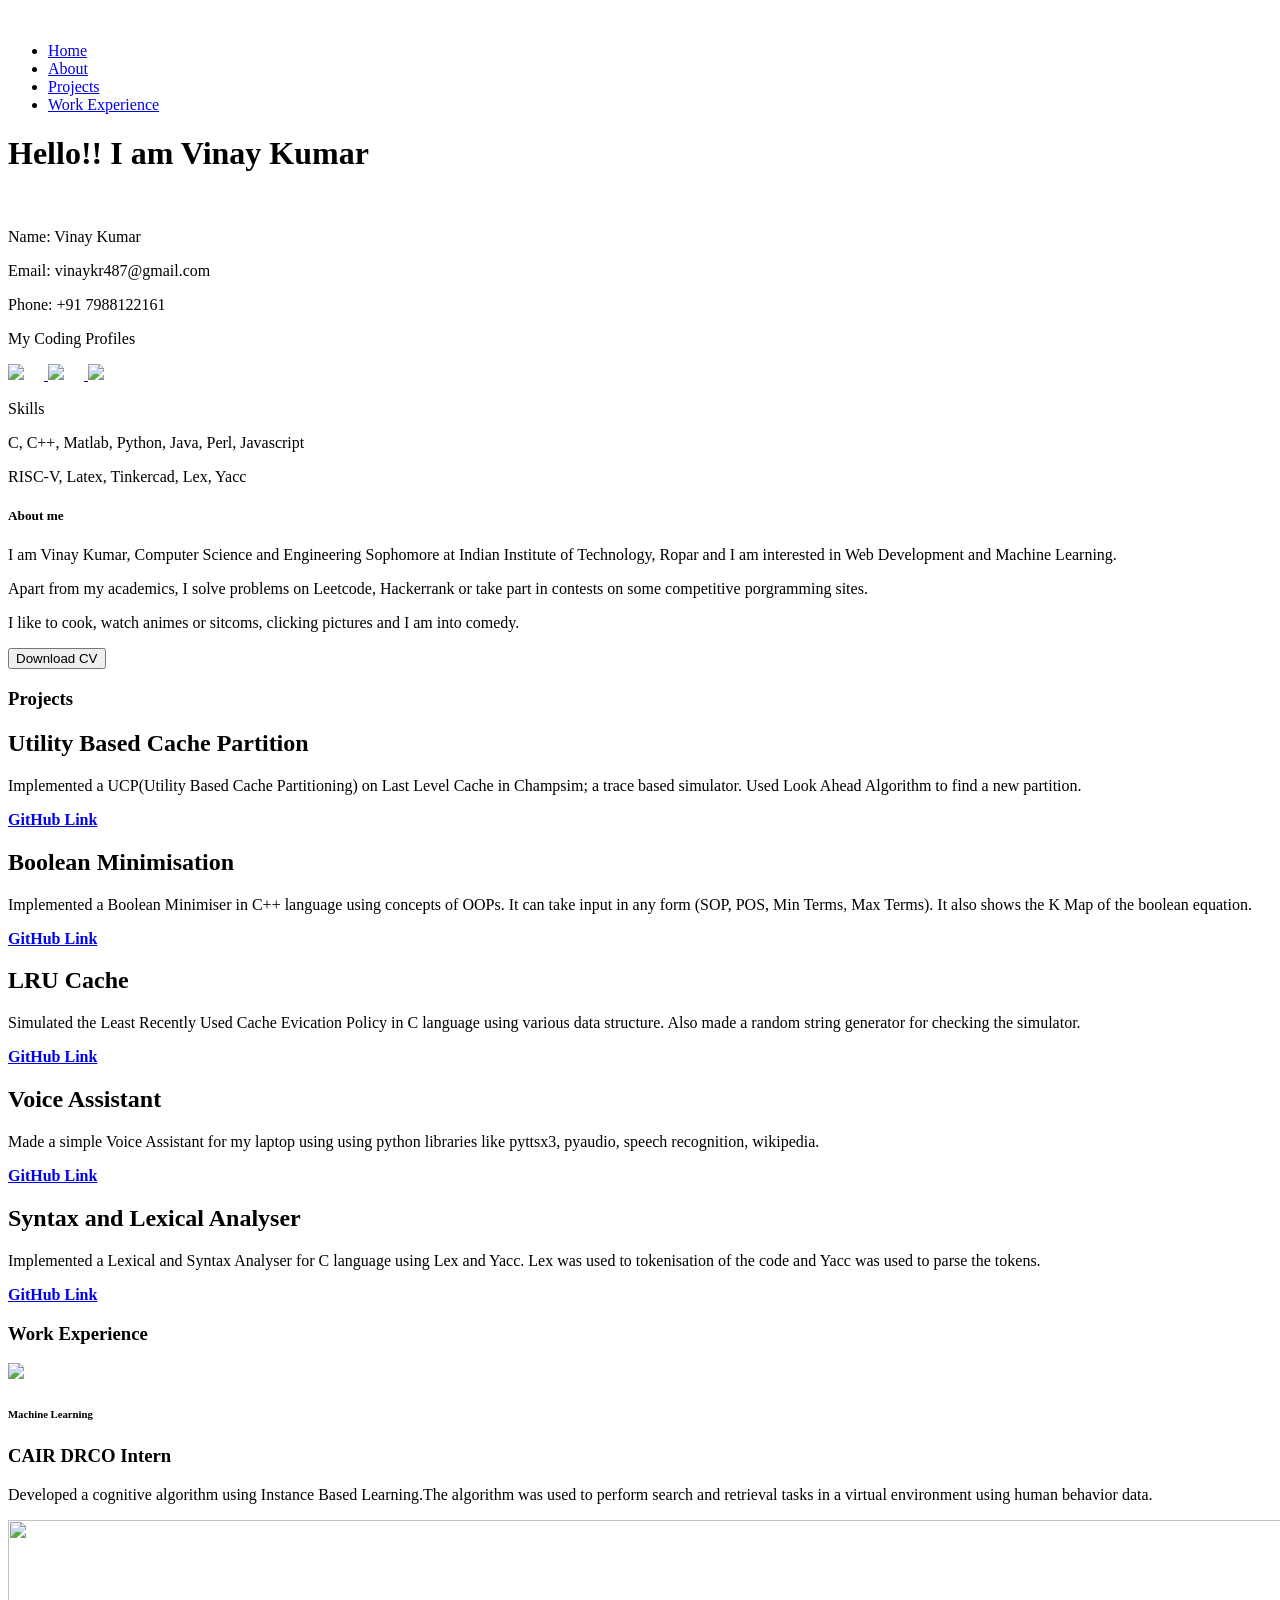
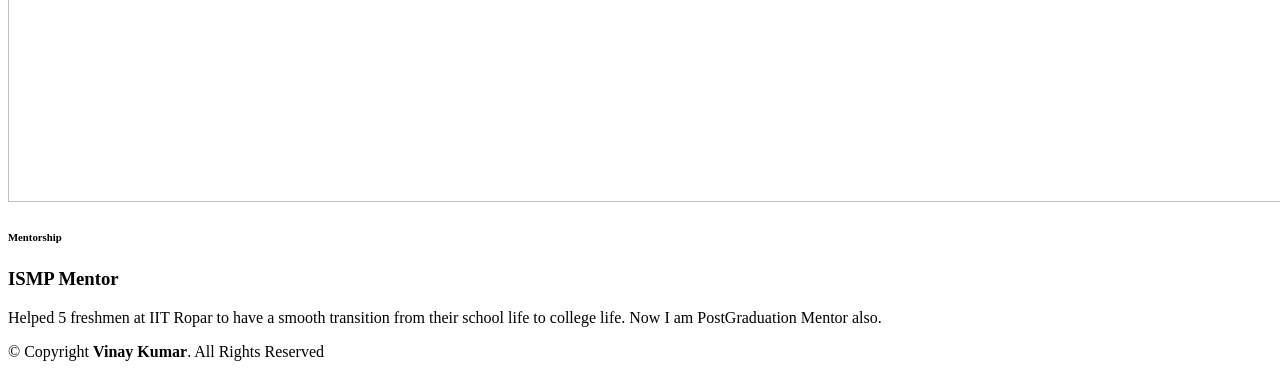
==== index.html @ 41fc49f6 "Add files via upload" ====
<!DOCTYPE html>
<html lang="en">

<head>
  <meta charset="utf-8">
  <meta content="width=device-width, initial-scale=1.0" name="viewport">

  <title>Vinay Kumar</title>
  <meta content="" name="description">
  <meta content="" name="keywords">

  <link href="assets/img/favicon.png" rel="icon">
  <link href="assets/img/apple-touch-icon.png" rel="apple-touch-icon">

  <link href="assets/vendor/bootstrap/css/bootstrap.min.css" rel="stylesheet">
  <link href="assets/vendor/bootstrap-icons/bootstrap-icons.css" rel="stylesheet">
  <link href="assets/vendor/glightbox/css/glightbox.min.css" rel="stylesheet">
  <link href="assets/vendor/swiper/swiper-bundle.min.css" rel="stylesheet">

  <link href="assets/css/style.css" rel="stylesheet">

</head>

<body>
  <header id="header" class="fixed-top">
    <div class="container d-flex align-items-center justify-content-between">

      <a href="index.html" class="logo"><img src="assets/img/favicon.png" alt="" class="img-fluid"></a>

      <nav id="navbar" class="navbar">
        <ul>
          <li><a class="nav-link scrollto active" href="#hero">Home</a></li>
          <li><a class="nav-link scrollto" href="#about">About</a></li>
          <li><a class="nav-link scrollto" href="#services">Projects</a></li>
          <li><a class="nav-link scrollto " href="#blog">Work Experience</a></li>
        </ul>
      </nav>

    </div>
  </header>

  <div id="hero" class="hero route bg-image" style="background-image: url(assets/img/hero-bg.jpg)">
    <div class="overlay-itro"></div>
    <div class="hero-content display-table">
      <div class="table-cell">
        <div class="container">
          <h1 class="hero-title mb-4">Hello!! I am Vinay Kumar</h1>
          <p class="hero-subtitle"><span class="typed" data-typed-items="Developer, Cook, Photographer"></span></p>
        </div>
      </div>
    </div>
  </div>

  <main id="main">

    <section id="about" class="about-mf sect-pt4 route">
      <div class="container">
        <div class="row">
          <div class="col-sm-12">
            <div class="box-shadow-full">
              <div class="row">
                <div class="col-md-6">
                  <div class="row">
                    <div class="col-sm-6 col-md-5">
                      <div class="about-img">
                        <img src="assets/img/photo.jpg" class="img-fluid rounded b-shadow-a" alt="">
                      </div>
                    </div>
                    <div class="col-sm-6 col-md-7">
                      <div class="about-info">
                        <p><span class="title-s">Name: </span> <span>Vinay Kumar</span></p>
                        <p><span class="title-s">Email: </span> <span>vinaykr487@gmail.com</span></p>
                        <p><span class="title-s">Phone: </span> <span>+91 7988122161</span></p>
                        <p> </p>
                        <p class="title-s">My Coding Profiles</p>
                        <a href="https://www.hackerrank.com/vinaykr487" target="_blank"> 
                          <img src="assets/img/hackerrank.png" style="height: 50px; padding-right: 20px;">
                        </a>
                        <a href="https://leetcode.com/vinay-kumar07/" target="_blank"> 
                          <img src="assets/img/leetcode.png" style="height: 50px; padding-right: 20px;">
                        </a>
                        <a href="https://www.codechef.com/users/vinay_kumar07" target="_blank"> 
                          <img src="assets/img/codechef.png" style="height: 50px; padding-right: 20px;">
                        </a>
                      </div>
                    </div>
                  </div>
                  <div class="skill-mf">
                    <p> </p>
                    <p class="title-s">Skills</p>
                    <p>
                      C, C++, Matlab, Python, Java, Perl, Javascript 
                    </p>
                    <p>
                      RISC-V, Latex, Tinkercad, Lex, Yacc
                    </p>
                  </div>
                </div>
                <div class="col-md-6">
                  <div class="about-me pt-4 pt-md-0">
                    <div class="title-box-2">
                      <h5 class="title-left">
                        About me
                      </h5>
                    </div>
                    <p class="lead">
                      I am Vinay Kumar, Computer Science and Engineering Sophomore at Indian Institute of Technology, Ropar and I am interested in Web Development and Machine Learning. 
                    </p>
                    <p class="lead">
                      Apart from my academics, I solve problems on Leetcode, Hackerrank or take part in contests on some competitive porgramming sites.
                    </p>
                    <p class="lead">
                      I like to cook, watch animes or sitcoms, clicking pictures and I am into comedy.
                    </p>
                    <p class="lead">
                      <div class="col-md-12 text-center">
                        <a href="https://drive.google.com/file/d/1xISncVEcyInEtRFZkLSz8cFJ8VCLAG16/view?usp=sharing" target="_blank">
                          <button type="submit" class="button button-a button-big button-rouded">Download CV</button>
                        </a>
                      </div>
                    </p>
                  </div>
                </div>
              </div>
            </div>
          </div>
        </div>
      </div>
    </section>

    <section id="services" class="services-mf pt-5 route">
      <div class="container">
        <div class="row">
          <div class="col-sm-12">
            <div class="title-box text-center">
              <h3 class="title-a">
                Projects
              </h3>
              <div class="line-mf"></div>
            </div>
          </div>
        </div>
        <div class="row">
          <div class="col-md-4">
            <div class="service-box">
              <div class="service-content">
                <h2 class="s-title">Utility Based Cache Partition</h2>
                <p class="s-description text-center">
                  Implemented a UCP(Utility Based Cache Partitioning) on Last Level Cache in Champsim; a trace based simulator. Used Look Ahead Algorithm to find 
                  a new partition.
                </p>
                <p class="s-description text-center">
                  <a href="https://github.com/vinay-kumar07/ChampSim" target="_blank"><b>GitHub Link</b></a>
                </p>
              </div>
            </div>
          </div>
          <div class="col-md-4">
            <div class="service-box">
              <div class="service-content">
                <h2 class="s-title">Boolean Minimisation</h2>
                <p class="s-description text-center">
                  Implemented a Boolean Minimiser in C++ language using concepts of OOPs. It can take input in any form (SOP, POS, Min Terms, Max Terms).
                  It also shows the K Map of the boolean equation.
                </p>
                <p class="s-description text-center">
                  <a href="https://github.com/vinay-kumar07/CS203-Project" target="_blank"><b>GitHub Link</b></a>
                </p>
              </div>
            </div>
          </div>
          <div class="col-md-4">
            <div class="service-box">
              <div class="service-content">
                <h2 class="s-title">LRU Cache</h2>
                <p class="s-description text-center">
                  Simulated the Least Recently Used Cache Evication Policy in C language using various data structure. Also made a random string generator for checking the simulator.
                </p>
                <p class="s-description text-center">
                  <a href="https://github.com/vinay-kumar07/2020csb1140_2020csb1141_2020csb1143_LRU-Cache-Implementation" target="_blank"><b>GitHub Link</b></a>
                </p>
              </div>
            </div>
          </div>
          <div class="col-md-4">
            <div class="service-box">
              <div class="service-content">
                <h2 class="s-title">Voice Assistant</h2>
                <p class="s-description text-center">
                  Made a simple Voice Assistant for my laptop using using python libraries like pyttsx3, pyaudio, speech recognition, wikipedia.
                </p>
                <p class="s-description text-center">
                  <a href="https://github.com/vinay-kumar07/Voice-Assistant-for-Desktop" target="_blank"><b>GitHub Link</b></a>
                </p>
              </div>
            </div>
          </div>
          <div class="col-md-4">
            <div class="service-box">
              <div class="service-content">
                <h2 class="s-title">Syntax and Lexical Analyser</h2>
                <p class="s-description text-center">
                  Implemented a Lexical and Syntax Analyser for C language using Lex and Yacc. Lex was used to tokenisation of the code and Yacc was used to parse the tokens.
                </p>
                <p class="s-description text-center">
                  <a href="https://github.com/vinay-kumar07/C-Compiler" target="_blank"><b>GitHub Link</b></a>
                </p>
              </div>
            </div>
          </div>
        </div>
      </div>
    </section>

    <section id="blog" class="blog-mf sect-pt4 route">
      <div class="container">
        <div class="row">
          <div class="col-sm-12">
            <div class="title-box text-center">
              <h3 class="title-a">
                Work Experience
              </h3>
              <div class="line-mf"></div>
            </div>
          </div>
        </div>
        <div class="row">
          <div class="col-md-4">
            <div class="card card-blog">
              <div class="card-img">
                <img src="assets/img/mandi.png" style="width: 2000px;" class="img-fluid">
              </div>
              <div class="card-body">
                <div class="card-category-box">
                  <div class="card-category">
                    <h6 class="category">Machine Learning</h6>
                  </div>
                </div>
                <h3 class="card-title">CAIR DRCO Intern</h3>
                <p class="card-description">
                  Developed a cognitive algorithm using Instance Based Learning.The algorithm was used to perform search and retrieval tasks in a virtual environment using human behavior data.
                </p>
              </div>
            </div>
          </div>
          <div class="col-md-4">
            <div class="card card-blog">
              <div class="card-img">
                <img src="assets/img/ISMP.png" style="width: 2000px; height: 282px;" class="img-fluid">
              </div>
              <div class="card-body">
                <div class="card-category-box">
                  <div class="card-category">
                    <h6 class="category">Mentorship</h6>
                  </div>
                </div>
                <h3 class="card-title">ISMP Mentor</h3>
                <p class="card-description">
                  Helped 5 freshmen at IIT Ropar to have a smooth transition from their school life to college life. Now I am PostGraduation Mentor also.
                </p>
              </div>
            </div>
          </div>
        </div>
      </div>
    </section>
    

  </main>

  <footer>
    <div class="container">
      <div class="row">
        <div class="col-sm-12">
          <div class="copyright-box">
            <p class="copyright">&copy; Copyright <strong>Vinay Kumar</strong>. All Rights Reserved</p>
          </div>
        </div>
      </div>
    </div>
  </footer>

  <div id="preloader"></div>
  <a href="#" class="back-to-top d-flex align-items-center justify-content-center"><i class="bi bi-arrow-up-short"></i></a>

  <script src="assets/vendor/purecounter/purecounter.js"></script>
  <script src="assets/vendor/bootstrap/js/bootstrap.bundle.min.js"></script>
  <script src="assets/vendor/glightbox/js/glightbox.min.js"></script>
  <script src="assets/vendor/swiper/swiper-bundle.min.js"></script>
  <script src="assets/vendor/typed.js/typed.min.js"></script>
  <script src="assets/vendor/php-email-form/validate.js"></script>

  <script src="assets/js/main.js"></script>

</body>

</html>
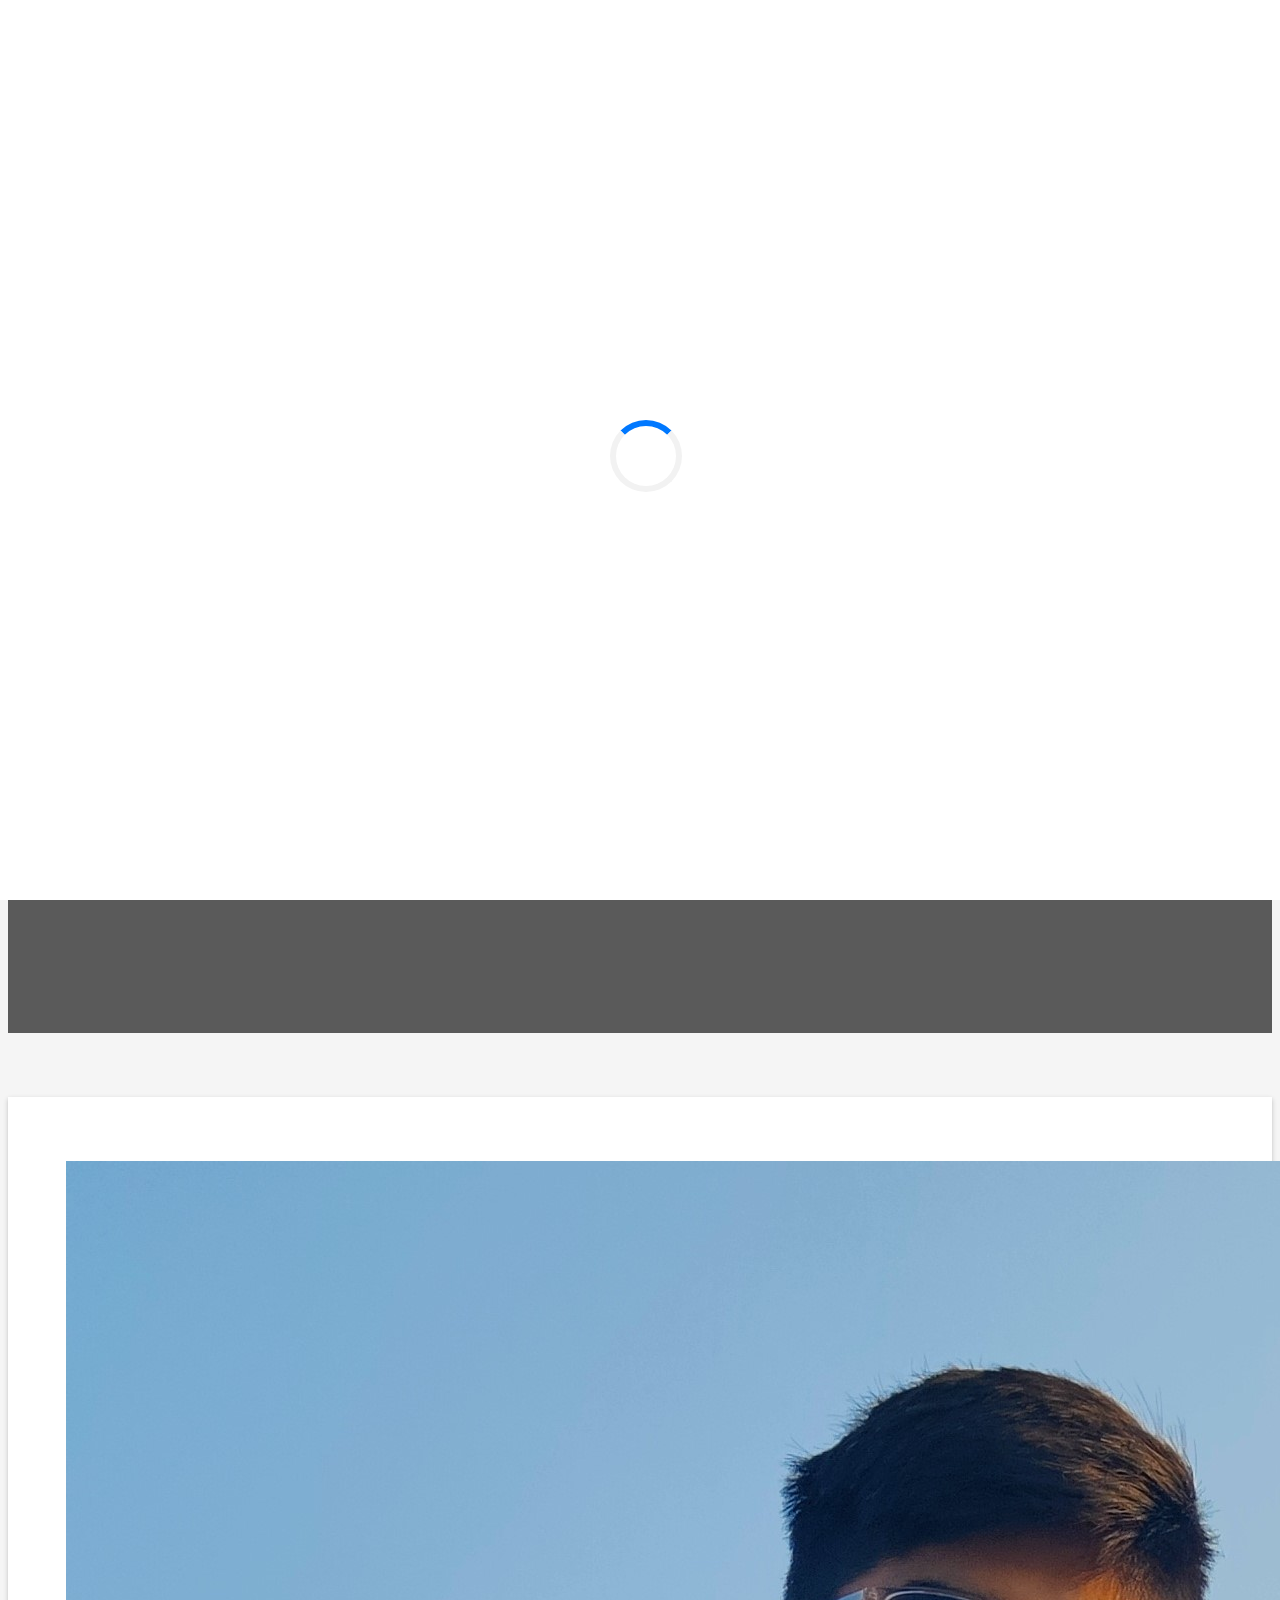
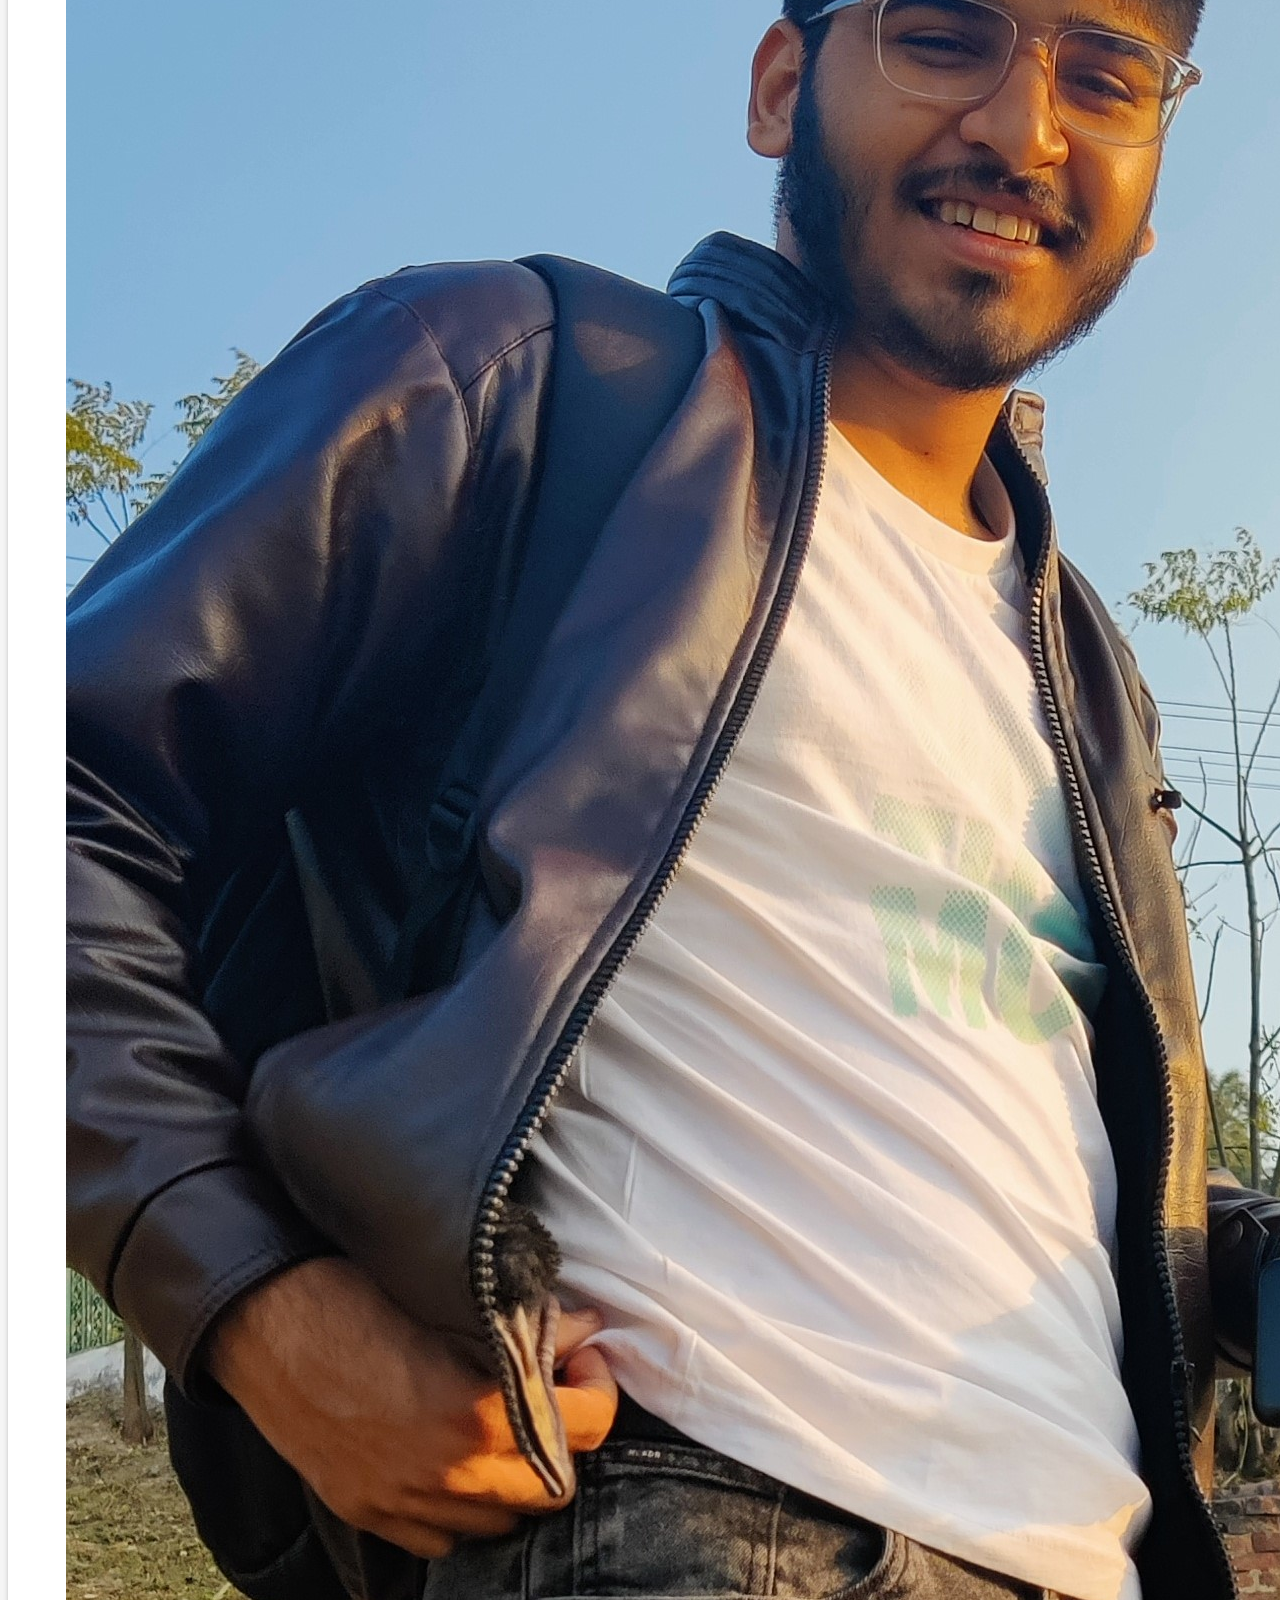
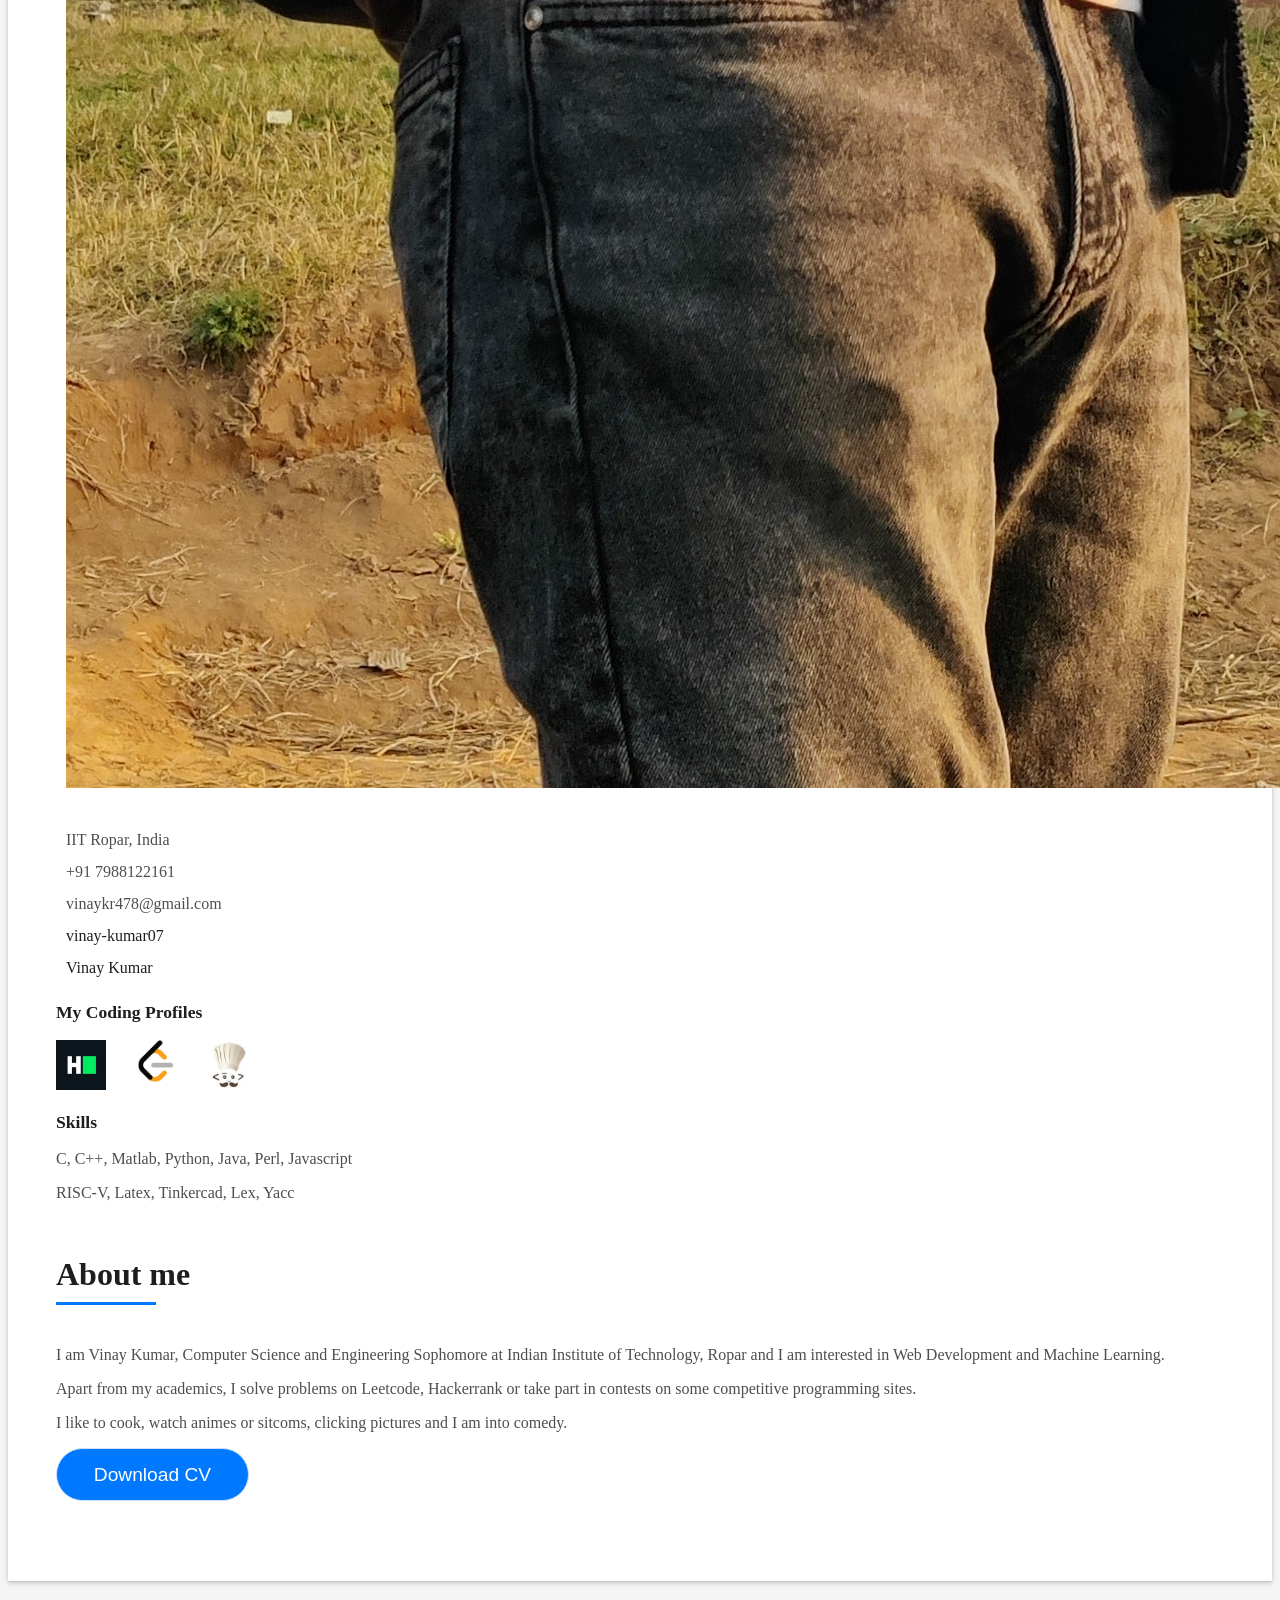
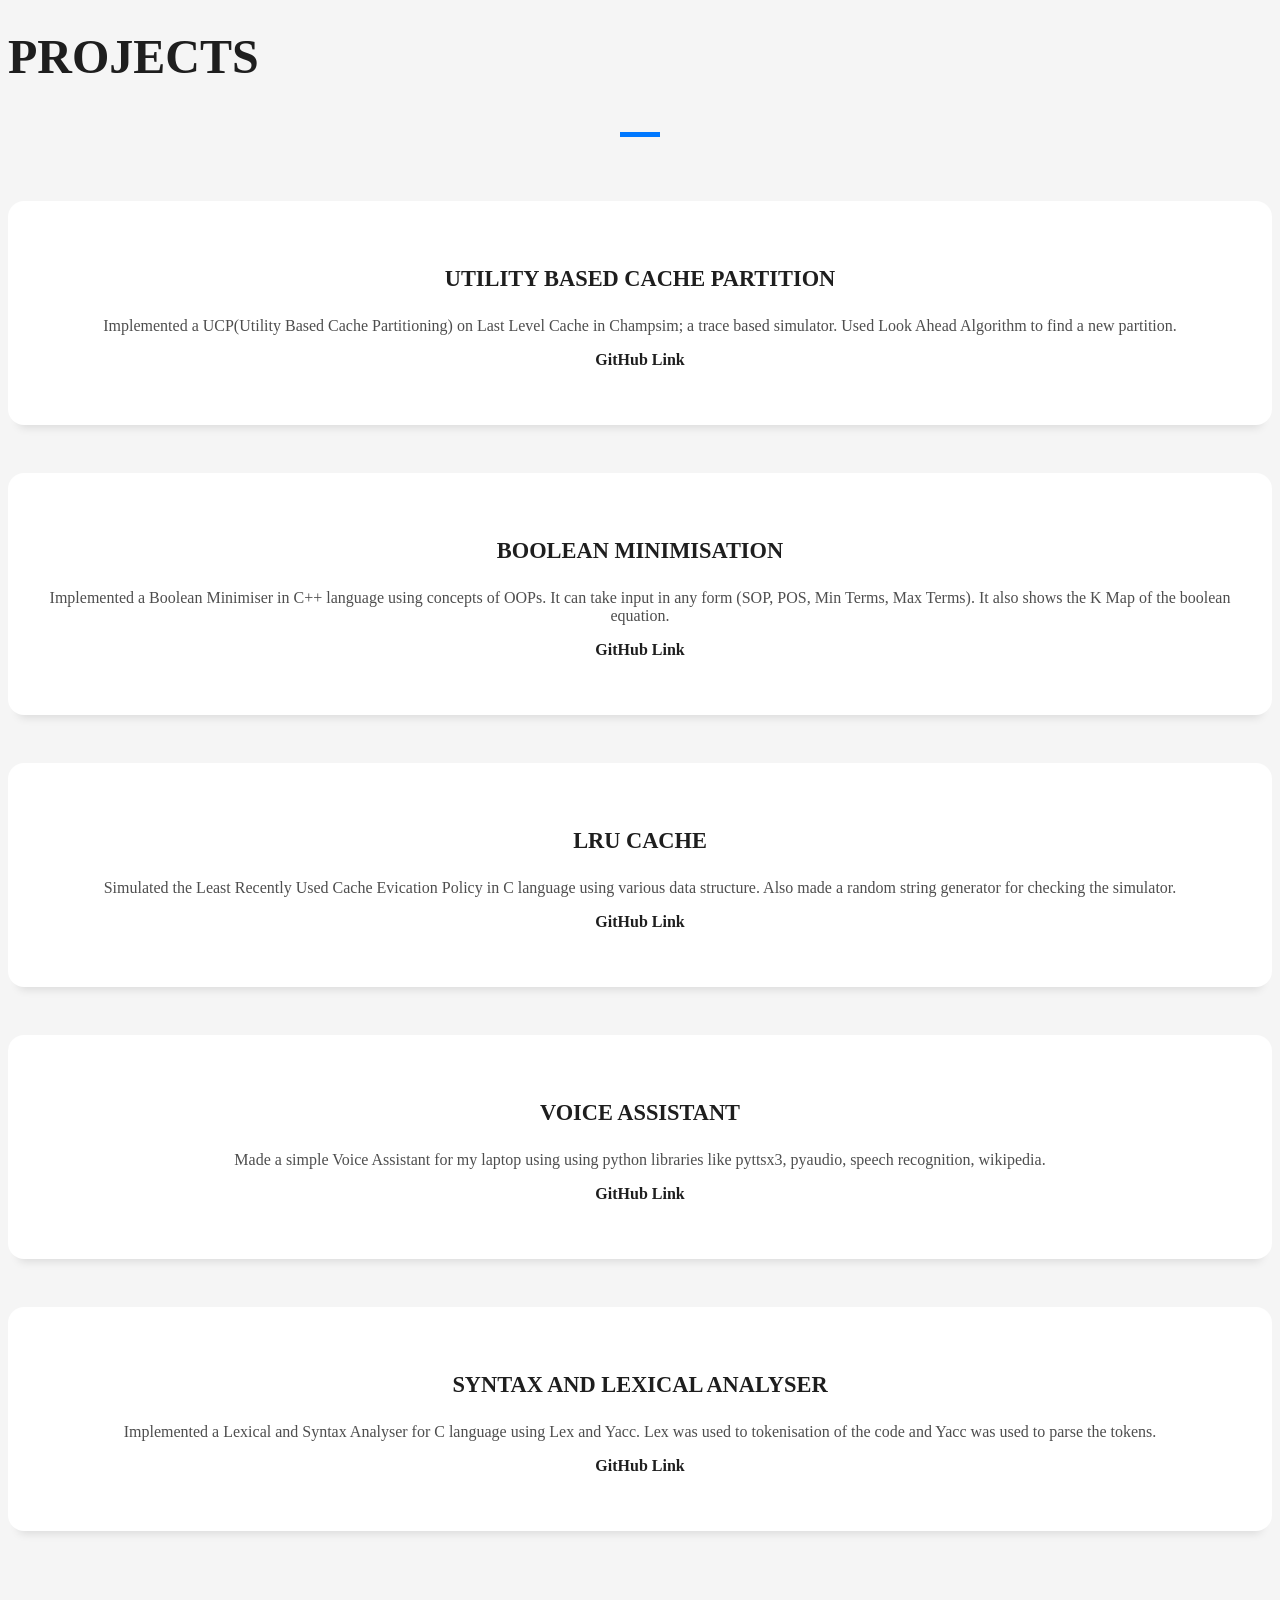
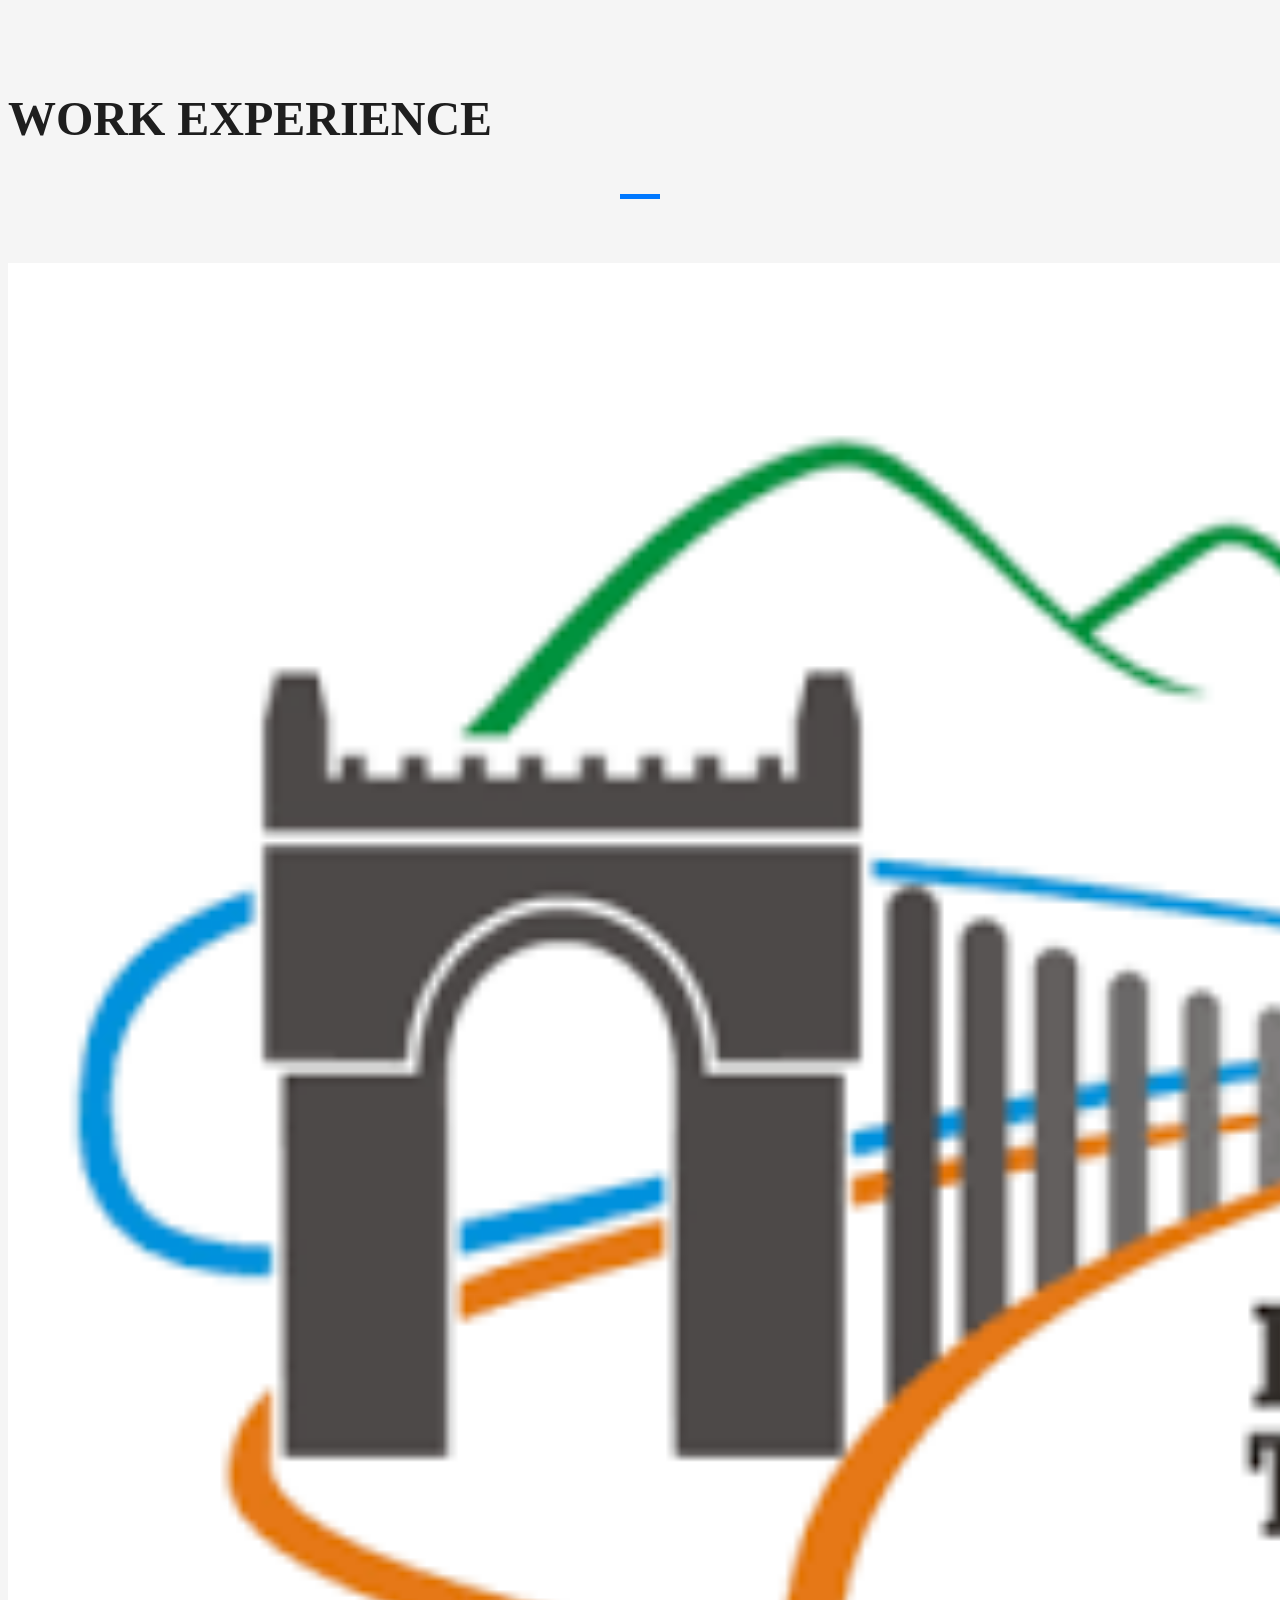
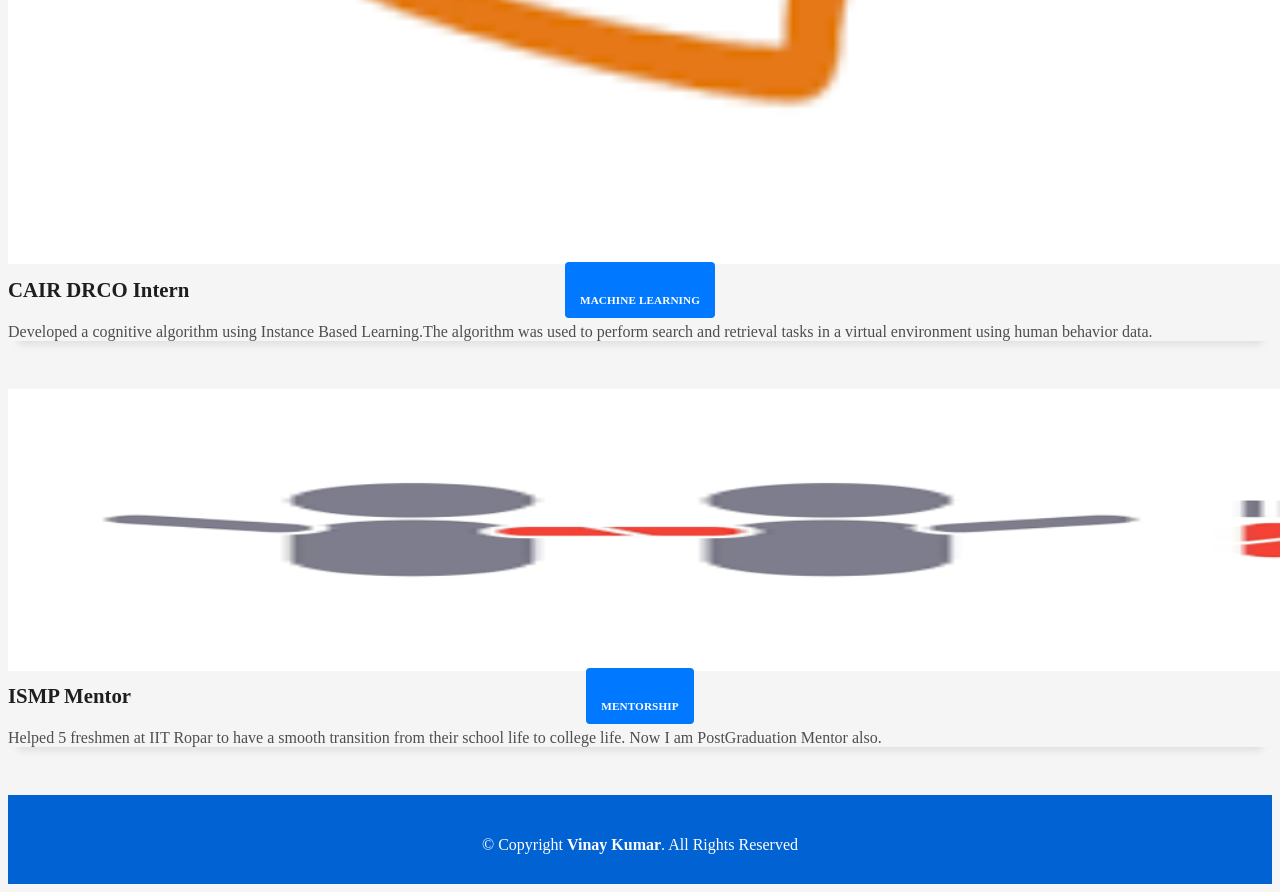
==== commit e694a694: "Update index.html" ====
--- a/index.html
+++ b/index.html
@@ -68,11 +68,18 @@
                     </div>
                     <div class="col-sm-6 col-md-7">
                       <div class="about-info">
-                        <p><span class="title-s">Name: </span> <span>Vinay Kumar</span></p>
-                        <p><span class="title-s">Email: </span> <span>vinaykr487@gmail.com</span></p>
-                        <p><span class="title-s">Phone: </span> <span>+91 7988122161</span></p>
-                        <p> </p>
-                        <p class="title-s">My Coding Profiles</p>
+                        <ul class="list-ico">
+                          <li><span class="bi bi-geo-alt"></span> IIT Ropar, India</li>
+                          <li><span class="bi bi-phone"></span> +91 7988122161</li>
+                          <li><span class="bi bi-envelope"></span> vinaykr478@gmail.com</li>
+                          <li><span class="bi bi-github"></span> <a href="https://github.com/vinay-kumar07" target="_blank">vinay-kumar07</a></li>
+                          <li><span class="bi bi-linkedin"></span> <a href="https://www.linkedin.com/in/vinay-kumar-41220b1b9/" target="_blank">Vinay Kumar</a></li>
+                        </ul>
+                      </div>
+                    </div>
+                  </div>
+                  <div class="skill-mf">
+                    <p class="title-s">My Coding Profiles</p>
                         <a href="https://www.hackerrank.com/vinaykr487" target="_blank"> 
                           <img src="assets/img/hackerrank.png" style="height: 50px; padding-right: 20px;">
                         </a>
@@ -82,10 +89,6 @@
                         <a href="https://www.codechef.com/users/vinay_kumar07" target="_blank"> 
                           <img src="assets/img/codechef.png" style="height: 50px; padding-right: 20px;">
                         </a>
-                      </div>
-                    </div>
-                  </div>
-                  <div class="skill-mf">
                     <p> </p>
                     <p class="title-s">Skills</p>
                     <p>
@@ -107,7 +110,7 @@
                       I am Vinay Kumar, Computer Science and Engineering Sophomore at Indian Institute of Technology, Ropar and I am interested in Web Development and Machine Learning. 
                     </p>
                     <p class="lead">
-                      Apart from my academics, I solve problems on Leetcode, Hackerrank or take part in contests on some competitive porgramming sites.
+                      Apart from my academics, I solve problems on Leetcode, Hackerrank or take part in contests on some competitive programming sites.
                     </p>
                     <p class="lead">
                       I like to cook, watch animes or sitcoms, clicking pictures and I am into comedy.
@@ -294,4 +297,4 @@
 
 </body>
 
-</html>+</html>
--- a/assets/css/style.css
+++ b/assets/css/style.css
@@ -0,0 +1,945 @@
+body {
+  background-color: #f5f5f5;
+  color: #4e4e4e;
+}
+
+h1,
+h2,
+h3,
+h4,
+h5,
+h6 {
+  color: #1e1e1e;
+}
+
+a {
+  color: #1e1e1e;
+  text-decoration: none;
+  transition: all 0.5s ease-in-out;
+}
+a:hover {
+  color: #0078ff;
+  text-decoration: none;
+  transition: all 0.5s ease-in-out;
+}
+
+.p-r {
+  position: relative;
+}
+
+.color-a {
+  text-decoration: none;
+  color: #0078ff;
+}
+
+.color-d {
+  color: #f5f5f5;
+}
+
+.color-text-a {
+  text-decoration: none;
+  color: #4e4e4e;
+}
+
+.box-shadow, .card-blog, .work-box, .service-box, .paralax-mf {
+  box-shadow: 0 13px 8px -10px rgba(0, 0, 0, 0.1);
+}
+
+.box-shadow-a, .button:hover {
+  text-decoration: none;
+  box-shadow: 0 0 0 4px #cde1f8;
+}
+
+.display-5 {
+  font-size: 2.5rem;
+  font-weight: 300;
+  line-height: 1.1;
+}
+
+.display-6 {
+  font-size: 2rem;
+  font-weight: 300;
+  line-height: 1.1;
+}
+
+.avatar {
+  width: 32px;
+  height: 32px;
+  margin-right: 4px;
+  overflow: hidden;
+}
+
+.bg-image {
+  background-repeat: no-repeat;
+  background-attachment: fixed;
+  background-size: cover;
+  background-position: center center;
+}
+@media (max-width: 1024px) {
+  .bg-image {
+    background-attachment: scroll;
+  }
+}
+
+.overlay-mf {
+  background-color: #0078ff;
+}
+
+.overlay-mf {
+  position: absolute;
+  top: 0;
+  left: 0px;
+  padding: 0;
+  height: 100%;
+  width: 100%;
+  opacity: 0.7;
+}
+
+.paralax-mf {
+  position: relative;
+  padding: 8rem 0;
+}
+
+.display-table {
+  width: 100%;
+  height: 100%;
+  display: table;
+}
+
+.table-cell {
+  display: table-cell;
+  vertical-align: middle;
+}
+
+.sect-4 {
+  padding: 4rem 0;
+}
+
+.sect-pt4 {
+  padding-top: 4rem;
+}
+
+.sect-mt4 {
+  margin-top: 4rem;
+}
+
+.title-s {
+  font-weight: 600;
+  color: #1e1e1e;
+  font-size: 1.1rem;
+}
+
+.title-box {
+  margin-bottom: 4rem;
+}
+
+.title-a {
+  text-decoration: none;
+  font-size: 3rem;
+  font-weight: bold;
+  text-transform: uppercase;
+}
+
+.subtitle-a {
+  text-decoration: none;
+  color: #4e4e4e;
+}
+
+.line-mf {
+  width: 40px;
+  height: 5px;
+  background-color: #0078ff;
+  margin: 0 auto;
+}
+
+.title-box-2 {
+  margin-bottom: 3rem;
+}
+
+.title-left {
+  font-size: 2rem;
+  position: relative;
+}
+.title-left:before {
+  content: "";
+  position: absolute;
+  height: 3px;
+  background-color: #0078ff;
+  width: 100px;
+  bottom: -12px;
+}
+
+.box-pl2 {
+  padding-left: 2rem;
+}
+
+.box-shadow-full {
+  padding: 3rem 1.25rem;
+  position: relative;
+  background-color: #fff;
+  margin-bottom: 3rem;
+  z-index: 2;
+  box-shadow: 0 1px 1px 0 rgba(0, 0, 0, 0.06), 0 2px 5px 0 rgba(0, 0, 0, 0.2);
+}
+@media (min-width: 768px) {
+  .box-shadow-full {
+    padding: 3rem;
+  }
+}
+
+.socials {
+  padding: 1.5rem 0;
+}
+.socials ul li {
+  display: inline-block;
+}
+.socials .ico-circle {
+  height: 40px;
+  width: 40px;
+  font-size: 1.2rem;
+  border-radius: 50%;
+  line-height: 1.6;
+  margin: 0 15px 0 0;
+  box-shadow: 0 0 0 3px #0078ff;
+  transition: all 500ms ease;
+}
+.socials .ico-circle:hover {
+  background-color: #0078ff;
+  color: white;
+  box-shadow: 0 0 0 3px #cde1f8;
+  transition: all 500ms ease;
+}
+
+.ul-resect, .widget-tags ul, .widget-sidebar .list-sidebar, .box-comments .list-comments, .blog-wrapper .post-meta ul, .list-ico, .socials ul {
+  list-style: none;
+  padding-left: 0;
+  margin-bottom: 0;
+}
+
+.list-ico {
+  line-height: 2;
+}
+.list-ico span {
+  color: #0078ff;
+  margin-right: 10px;
+}
+
+.ico-circle {
+  height: 100px;
+  width: 100px;
+  font-size: 2rem;
+  border-radius: 50%;
+  line-height: 1.55;
+  margin: 0 auto;
+  text-align: center;
+  box-shadow: 0 0 0 10px #0078ff;
+  display: block;
+}
+
+.owl-theme .owl-dots {
+  text-align: center;
+  margin-top: 18px;
+}
+.owl-theme .owl-dots .owl-dot {
+  display: inline-block;
+}
+.owl-theme .owl-dots .owl-dot span {
+  width: 18px;
+  height: 7px;
+  margin: 5px 5px;
+  background: #cde1f8;
+  border: 0px solid #cde1f8;
+  display: block;
+  transition: all 0.6s ease-in-out;
+  cursor: pointer;
+}
+.owl-theme .owl-dots .owl-dot:hover span {
+  background-color: #cde1f8;
+}
+.owl-theme .owl-dots .owl-dot.active span {
+  background-color: #1B1B1B;
+  width: 25px;
+}
+
+.scrolltop-mf {
+  position: relative;
+  display: none;
+}
+.scrolltop-mf span {
+  z-index: 999;
+  position: fixed;
+  width: 42px;
+  height: 42px;
+  background-color: #0078ff;
+  opacity: 0.7;
+  font-size: 1.6rem;
+  line-height: 1.5;
+  text-align: center;
+  color: #fff;
+  top: auto;
+  left: auto;
+  right: 30px;
+  bottom: 50px;
+  cursor: pointer;
+  border-radius: 50%;
+}
+
+.back-to-top {
+  position: fixed;
+  visibility: hidden;
+  opacity: 0;
+  right: 15px;
+  bottom: 15px;
+  z-index: 996;
+  background: #0078ff;
+  width: 40px;
+  height: 40px;
+  border-radius: 50px;
+  transition: all 0.4s;
+}
+.back-to-top i {
+  font-size: 28px;
+  color: #fff;
+  line-height: 0;
+}
+.back-to-top:hover {
+  background: #298eff;
+  color: #fff;
+}
+.back-to-top.active {
+  visibility: visible;
+  opacity: 1;
+}
+
+#preloader {
+  position: fixed;
+  top: 0;
+  left: 0;
+  right: 0;
+  bottom: 0;
+  z-index: 9999;
+  overflow: hidden;
+  background: #fff;
+}
+
+#preloader:before {
+  content: "";
+  position: fixed;
+  top: calc(50% - 30px);
+  left: calc(50% - 30px);
+  border: 6px solid #f2f2f2;
+  border-top: 6px solid #0078ff;
+  border-radius: 50%;
+  width: 60px;
+  height: 60px;
+  -webkit-animation: animate-preloader 1s linear infinite;
+  animation: animate-preloader 1s linear infinite;
+}
+
+@-webkit-keyframes animate-preloader {
+  0% {
+    transform: rotate(0deg);
+  }
+  100% {
+    transform: rotate(360deg);
+  }
+}
+
+@keyframes animate-preloader {
+  0% {
+    transform: rotate(0deg);
+  }
+  100% {
+    transform: rotate(360deg);
+  }
+}
+
+.button {
+  display: inline-block;
+  padding: 0.3rem 0.6rem;
+  text-align: center;
+  vertical-align: middle;
+  -webkit-user-select: none;
+  -moz-user-select: none;
+  user-select: none;
+  font-size: 1rem;
+  border-radius: 0.3rem;
+  border: 1px solid transparent;
+  transition: all 500ms ease;
+  cursor: pointer;
+}
+.button:focus {
+  outline: 0;
+}
+.button:hover {
+  background-color: #0062d3;
+  color: #fff;
+  transition: all 500ms ease;
+}
+
+.button-a {
+  text-decoration: none;
+  background-color: #0078ff;
+  color: #fff;
+  border-color: #cde1f8;
+}
+
+.button-big {
+  padding: 0.9rem 2.3rem;
+  font-size: 1.2rem;
+}
+
+.button-rouded {
+  border-radius: 5rem;
+}
+
+.btn-lg {
+  padding: 0.5rem 1rem;
+  font-size: 1.25rem;
+  line-height: 1.5;
+  border-radius: 0.3rem;
+}
+
+#header {
+  transition: all 0.5s;
+  z-index: 997;
+  padding: 20px 0;
+}
+#header .logo {
+  font-size: 28px;
+  margin: 0;
+  padding: 0;
+  font-weight: 600;
+  letter-spacing: 1px;
+}
+#header .logo a {
+  color: #fff;
+}
+#header .logo img {
+  max-height: 40px;
+}
+#header.header-scrolled {
+  background: rgba(0, 0, 0, 0.9);
+  padding: 12px 0;
+}
+
+.navbar {
+  padding: 0;
+}
+.navbar ul {
+  margin: 0;
+  padding: 0;
+  display: flex;
+  list-style: none;
+  align-items: center;
+}
+.navbar li {
+  position: relative;
+}
+.navbar > ul > li {
+  white-space: nowrap;
+  padding: 10px 0 10px 30px;
+}
+.navbar a, .navbar a:focus {
+  display: flex;
+  align-items: center;
+  justify-content: space-between;
+  color: #fff;
+  font-size: 16px;
+  font-weight: 600;
+  padding: 0;
+  white-space: nowrap;
+  transition: 0.3s;
+  letter-spacing: 0.4px;
+  position: relative;
+  text-transform: uppercase;
+}
+.navbar a i, .navbar a:focus i {
+  font-size: 12px;
+  line-height: 0;
+  margin-left: 5px;
+}
+.navbar > ul > li > a:before {
+  content: "";
+  position: absolute;
+  width: 100%;
+  height: 2px;
+  bottom: -6px;
+  left: 0;
+  width: 0;
+  background-color: #fff;
+  visibility: hidden;
+  transition: all 0.3s ease-in-out 0s;
+}
+.navbar a:hover:before, .navbar li:hover > a:before, .navbar .active:before {
+  visibility: visible;
+  width: 80%;
+}
+.navbar a:hover, .navbar .active, .navbar .active:focus, .navbar li:hover > a {
+  color: #fff;
+}
+.navbar .dropdown ul {
+  display: block;
+  position: absolute;
+  left: 30px;
+  top: calc(100% + 30px);
+  margin: 0;
+  padding: 10px 0;
+  z-index: 99;
+  opacity: 0;
+  visibility: hidden;
+  background: #fff;
+  box-shadow: 0px 0px 30px rgba(127, 137, 161, 0.25);
+  transition: 0.3s;
+}
+.navbar .dropdown ul li {
+  min-width: 200px;
+}
+.navbar .dropdown ul a {
+  padding: 10px 20px;
+  font-size: 14px;
+  text-transform: none;
+  color: #4e4e4e;
+}
+.navbar .dropdown ul a i {
+  font-size: 12px;
+}
+.navbar .dropdown ul a:hover, .navbar .dropdown ul .active:hover, .navbar .dropdown ul li:hover > a {
+  color: #0078ff;
+}
+.navbar .dropdown:hover > ul {
+  opacity: 1;
+  top: 100%;
+  visibility: visible;
+}
+.navbar .dropdown .dropdown ul {
+  top: 0;
+  left: calc(100% - 30px);
+  visibility: hidden;
+}
+.navbar .dropdown .dropdown:hover > ul {
+  opacity: 1;
+  top: 0;
+  left: 100%;
+  visibility: visible;
+}
+@media (max-width: 1366px) {
+  .navbar .dropdown .dropdown ul {
+    left: -90%;
+  }
+  .navbar .dropdown .dropdown:hover > ul {
+    left: -100%;
+  }
+}
+
+.mobile-nav-toggle {
+  color: #fff;
+  font-size: 28px;
+  cursor: pointer;
+  display: none;
+  line-height: 0;
+  transition: 0.5s;
+}
+
+@media (max-width: 991px) {
+  .mobile-nav-toggle {
+    display: block;
+  }
+
+  .navbar ul {
+    display: none;
+  }
+}
+.navbar-mobile {
+  position: fixed;
+  overflow: hidden;
+  top: 0;
+  right: 0;
+  left: 0;
+  bottom: 0;
+  background: rgba(78, 78, 78, 0.9);
+  transition: 0.3s;
+  z-index: 999;
+}
+.navbar-mobile .mobile-nav-toggle {
+  position: absolute;
+  top: 15px;
+  right: 15px;
+}
+.navbar-mobile ul {
+  display: block;
+  position: absolute;
+  top: 55px;
+  right: 15px;
+  bottom: 15px;
+  left: 15px;
+  padding: 10px 0;
+  background-color: #fff;
+  overflow-y: auto;
+  transition: 0.3s;
+}
+.navbar-mobile > ul > li {
+  padding: 0;
+}
+.navbar-mobile a:hover:before, .navbar-mobile li:hover > a:before, .navbar-mobile .active:before {
+  visibility: hidden;
+}
+.navbar-mobile a, .navbar-mobile a:focus {
+  padding: 10px 20px;
+  font-size: 15px;
+  color: #4e4e4e;
+}
+.navbar-mobile a:hover, .navbar-mobile .active, .navbar-mobile li:hover > a {
+  color: #0078ff;
+}
+.navbar-mobile .getstarted, .navbar-mobile .getstarted:focus {
+  margin: 15px;
+}
+.navbar-mobile .dropdown ul {
+  position: static;
+  display: none;
+  margin: 10px 20px;
+  padding: 10px 0;
+  z-index: 99;
+  opacity: 1;
+  visibility: visible;
+  background: #fff;
+  box-shadow: 0px 0px 30px rgba(127, 137, 161, 0.25);
+}
+.navbar-mobile .dropdown ul li {
+  min-width: 200px;
+}
+.navbar-mobile .dropdown ul a {
+  padding: 10px 20px;
+}
+.navbar-mobile .dropdown ul a i {
+  font-size: 12px;
+}
+.navbar-mobile .dropdown ul a:hover, .navbar-mobile .dropdown ul .active:hover, .navbar-mobile .dropdown ul li:hover > a {
+  color: #0078ff;
+}
+.navbar-mobile .dropdown > .dropdown-active {
+  display: block;
+}
+
+.hero {
+  height: 100vh;
+  position: relative;
+  color: #fff;
+}
+.hero .hero-content {
+  text-align: center;
+  position: absolute;
+}
+.hero .overlay-itro {
+  background-color: rgba(0, 0, 0, 0.7);
+  position: absolute;
+  top: 0;
+  left: 0px;
+  padding: 0;
+  height: 100%;
+  width: 100%;
+  opacity: 0.9;
+}
+.hero .hero-title {
+  color: #fff;
+  font-weight: 600;
+  font-size: 3rem;
+}
+@media (min-width: 768px) {
+  .hero .hero-title {
+    font-size: 4.5rem;
+  }
+}
+.hero .hero-subtitle {
+  font-size: 1.5rem;
+  font-weight: 600;
+}
+@media (min-width: 768px) {
+  .hero .hero-subtitle {
+    font-size: 2.5rem;
+  }
+}
+.hero .text-slider-items {
+  display: none;
+}
+
+.hero-single {
+  height: 350px;
+}
+.hero-single .hero-content {
+  margin-top: 30px;
+}
+.hero-single .hero-title {
+  text-transform: uppercase;
+  font-size: 3rem;
+}
+@media (min-width: 768px) {
+  .hero-single .hero-title {
+    font-size: 3.5rem;
+  }
+}
+.hero-single .breadcrumb {
+  background-color: transparent;
+  color: #0078ff;
+}
+.hero-single .breadcrumb .breadcrumb-item:before {
+  color: #cde1f8;
+}
+.hero-single .breadcrumb .breadcrumb-item.active {
+  color: #cde1f8;
+}
+.hero-single .breadcrumb a {
+  color: #fff;
+}
+
+.about-mf .box-shadow-full {
+  padding-top: 4rem;
+  padding-bottom: 4rem;
+}
+.about-mf .about-img {
+  margin-bottom: 2rem;
+}
+.about-mf .about-img img {
+  margin-left: 10px;
+}
+@media (min-width: 767px) {
+  .about-mf .box-pl2 {
+    margin-top: 3rem;
+    padding-left: 0rem;
+  }
+}
+
+.skill-mf span {
+  color: #4e4e4e;
+}
+.skill-mf .progress {
+  background-color: #cde1f8;
+  margin: 0.5rem 0 1.2rem 0;
+  border-radius: 0;
+  height: 0.7rem;
+}
+.skill-mf .progress .progress-bar {
+  height: 0.7rem;
+  background-color: #0078ff;
+}
+
+.service-box {
+  background-color: #fff;
+  padding: 2.5rem 1.3rem;
+  border-radius: 1rem;
+  margin-bottom: 3rem;
+  text-align: center;
+}
+.service-box:hover .ico-circle {
+  transition: all 500ms ease;
+  color: #fff;
+  background-color: #0078ff;
+  box-shadow: 0 0 0 10px #cde1f8;
+}
+.service-box .service-ico {
+  margin-bottom: 1rem;
+  color: #1e1e1e;
+}
+.service-box .ico-circle {
+  transition: all 500ms ease;
+  display: inline-flex;
+  align-items: center;
+  justify-content: center;
+}
+.service-box .ico-circle i {
+  line-height: 0;
+  font-size: 40px;
+}
+.service-box .s-title {
+  font-size: 1.4rem;
+  text-transform: uppercase;
+  text-align: center;
+  padding: 0.4rem 0;
+}
+.service-box .s-description {
+  color: #4e4e4e;
+}
+
+.portfolio-details {
+  padding-top: 40px;
+}
+.portfolio-details .portfolio-details-slider img {
+  width: 100%;
+}
+.portfolio-details .portfolio-details-slider .swiper-pagination {
+  margin-top: 20px;
+  position: relative;
+}
+.portfolio-details .portfolio-details-slider .swiper-pagination .swiper-pagination-bullet {
+  width: 12px;
+  height: 12px;
+  background-color: #fff;
+  opacity: 1;
+  border: 1px solid #0078ff;
+}
+.portfolio-details .portfolio-details-slider .swiper-pagination .swiper-pagination-bullet-active {
+  background-color: #0078ff;
+}
+.portfolio-details .portfolio-info {
+  padding: 30px;
+  box-shadow: 0px 0 30px rgba(78, 78, 78, 0.08);
+}
+.portfolio-details .portfolio-info h3 {
+  font-size: 22px;
+  font-weight: 700;
+  margin-bottom: 20px;
+  padding-bottom: 20px;
+  border-bottom: 1px solid #eee;
+}
+.portfolio-details .portfolio-info ul {
+  list-style: none;
+  padding: 0;
+  font-size: 15px;
+}
+.portfolio-details .portfolio-info ul li + li {
+  margin-top: 10px;
+}
+.portfolio-details .portfolio-description {
+  padding-top: 30px;
+}
+.portfolio-details .portfolio-description h2 {
+  font-size: 26px;
+  font-weight: 700;
+  margin-bottom: 20px;
+}
+.portfolio-details .portfolio-description p {
+  padding: 0;
+}
+
+@-webkit-keyframes animate-loading {
+  0% {
+    transform: rotate(0deg);
+  }
+  100% {
+    transform: rotate(360deg);
+  }
+}
+
+@keyframes animate-loading {
+  0% {
+    transform: rotate(0deg);
+  }
+  100% {
+    transform: rotate(360deg);
+  }
+}
+
+@media (min-width: 767px) {
+  .card-blog {
+    margin-bottom: 3rem;
+  }
+}
+.card-blog .card-body {
+  position: relative;
+}
+.card-blog .card-category-box {
+  position: absolute;
+  text-align: center;
+  top: -16px;
+  left: 15px;
+  right: 15px;
+  line-height: 25px;
+  overflow: hidden;
+}
+.card-blog .card-category {
+  display: inline-block;
+  color: #fff;
+  padding: 0 15px 5px;
+  overflow: hidden;
+  background-color: #0078ff;
+  border-radius: 4px;
+}
+.card-blog .card-category .category {
+  color: #fff;
+  display: inline-block;
+  text-transform: uppercase;
+  font-size: 0.7rem;
+  letter-spacing: 0.1px;
+  margin-bottom: 0;
+}
+.card-blog .card-title {
+  font-size: 1.3rem;
+  margin-top: 0.6rem;
+}
+.card-blog .card-description {
+  color: #4e4e4e;
+}
+.card-blog .post-author {
+  display: inline-block;
+}
+.card-blog .post-date {
+  color: #4e4e4e;
+  display: inline-block;
+  float: right;
+}
+
+.post-box,
+.form-comments,
+.box-comments,
+.widget-sidebar {
+  padding: 2rem;
+  background-color: #fff;
+  margin-bottom: 3rem;
+}
+@media (min-width: 768px) {
+  .post-box,
+.form-comments,
+.box-comments,
+.widget-sidebar {
+    padding: 3rem;
+  }
+}
+
+.blog-wrapper .article-title {
+  font-size: 1.5rem;
+}
+@media (min-width: 768px) {
+  .blog-wrapper .article-title {
+    font-size: 1.9rem;
+  }
+}
+.blog-wrapper .post-meta {
+  margin: 1rem 0;
+}
+.blog-wrapper .post-meta ul {
+  border-left: 4px solid #0078ff;
+  margin-top: 1rem;
+}
+.blog-wrapper .post-meta ul li {
+  display: inline-block;
+  margin-left: 15px;
+}
+.blog-wrapper .post-meta ul a {
+  color: #0078ff;
+}
+.blog-wrapper .post-meta ul span {
+  color: #1e1e1e;
+}
+.blog-wrapper .blockquote {
+  border-left: 4px solid #0078ff;
+  padding: 18px;
+  font-style: italic;
+}
+
+
+footer {
+  text-align: center;
+  color: #fff;
+  padding: 25px 0;
+  background: #0062d3;
+}
+footer .copyright {
+  margin-bottom: 0.3rem;
+}
+footer .credits {
+  margin-bottom: 0;
+}
+footer .credits a {
+  color: #fff;
+}
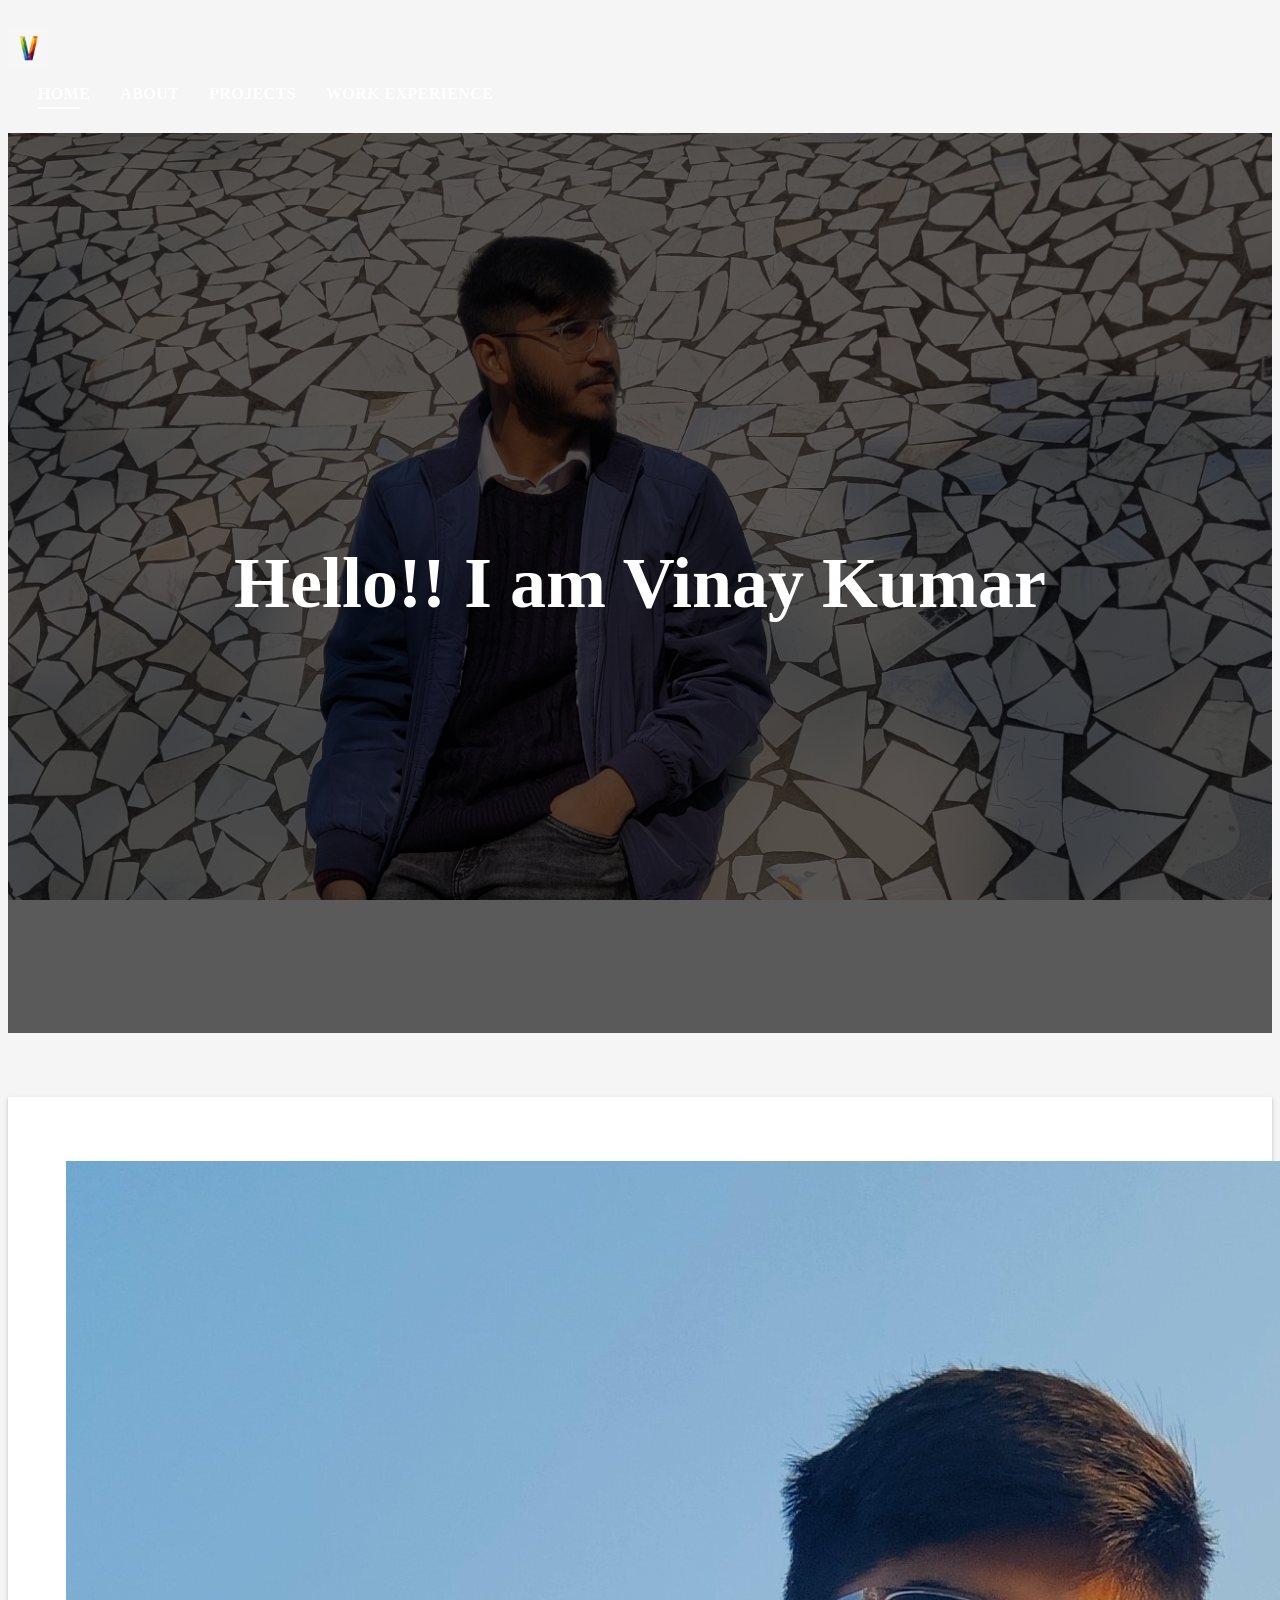
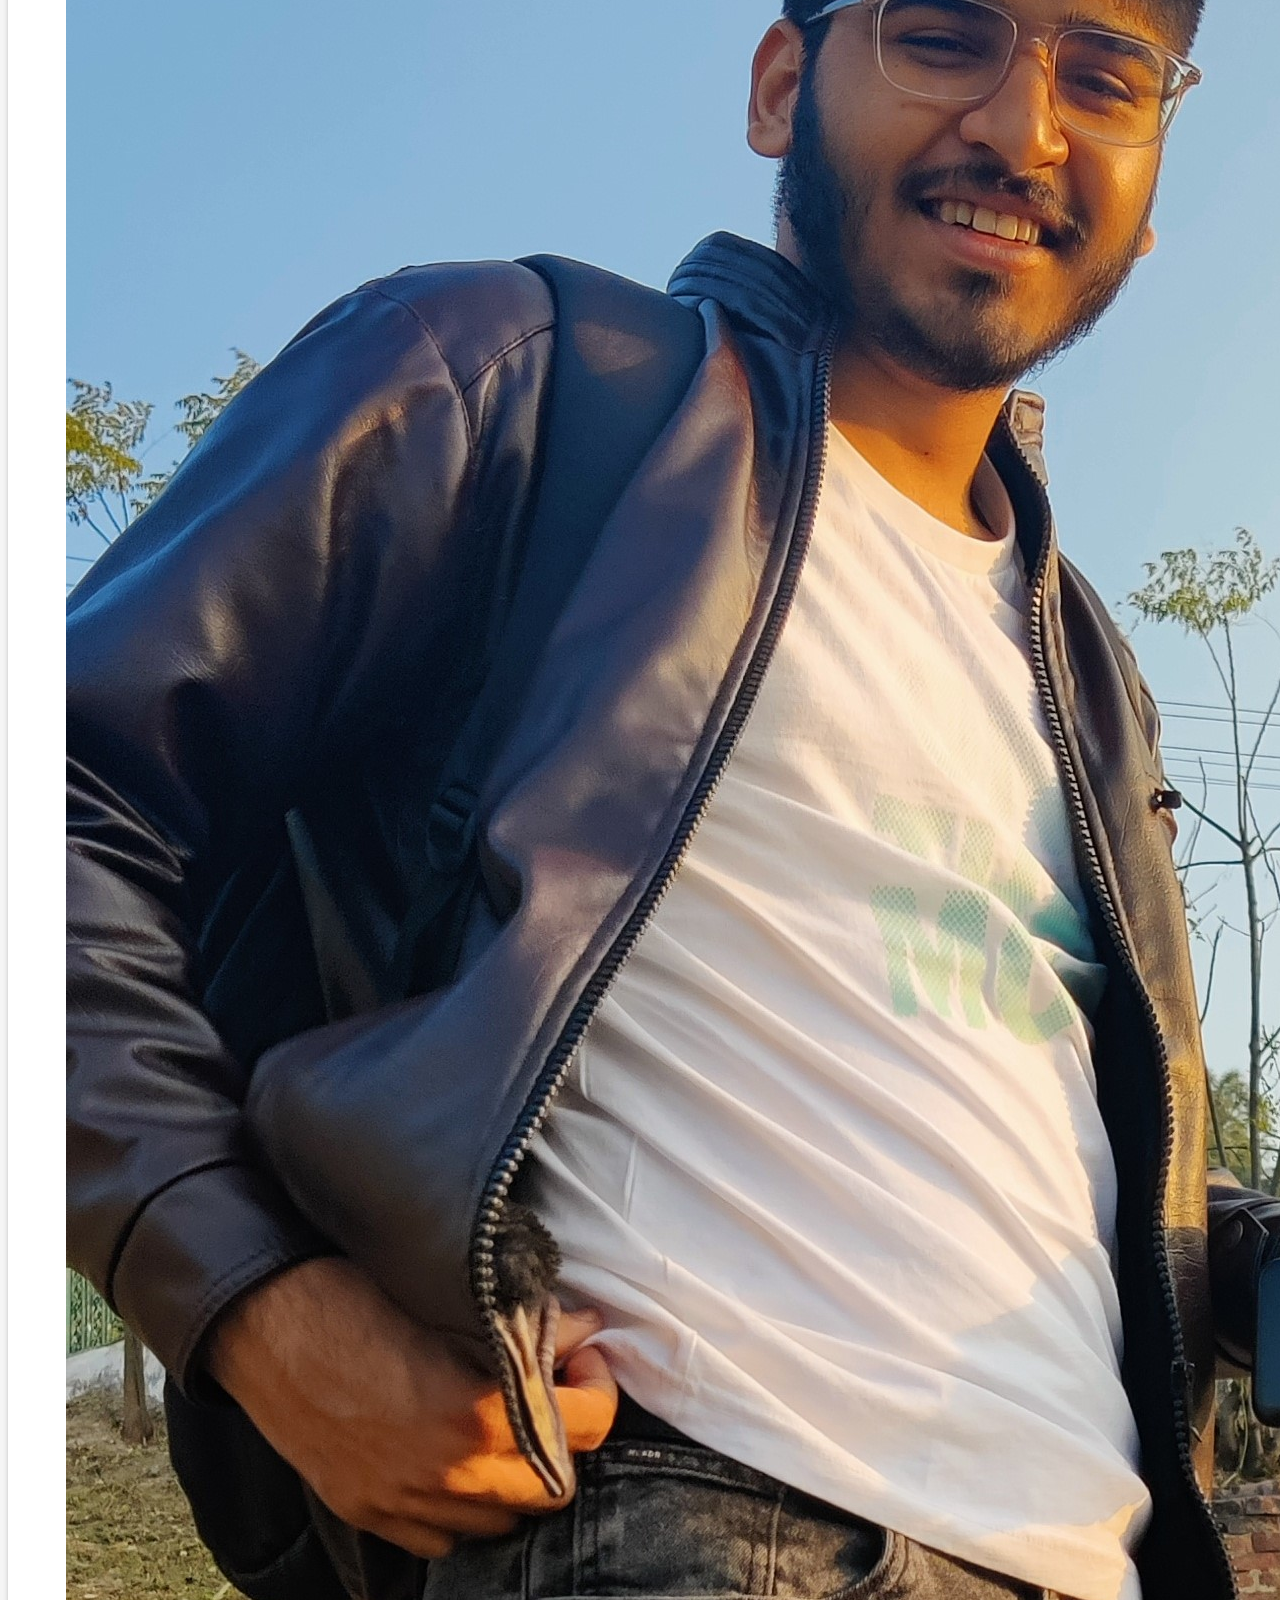
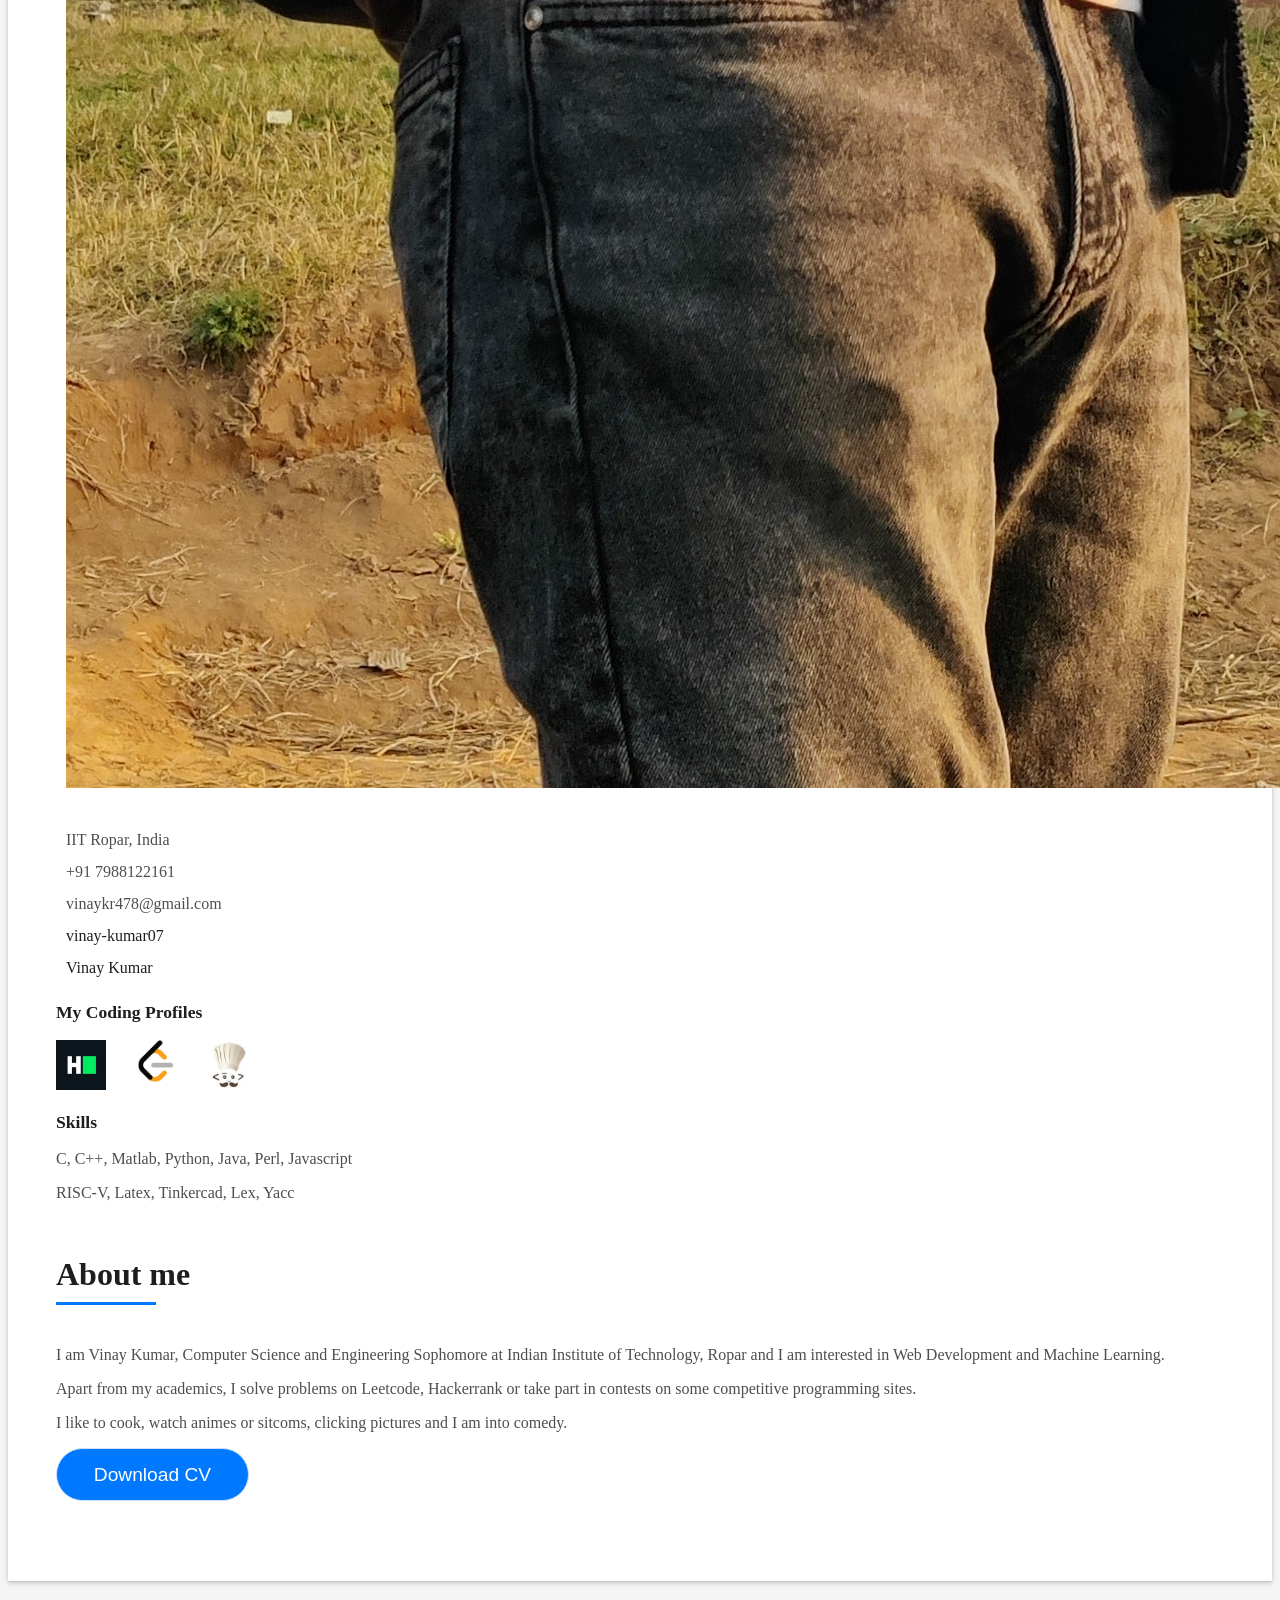
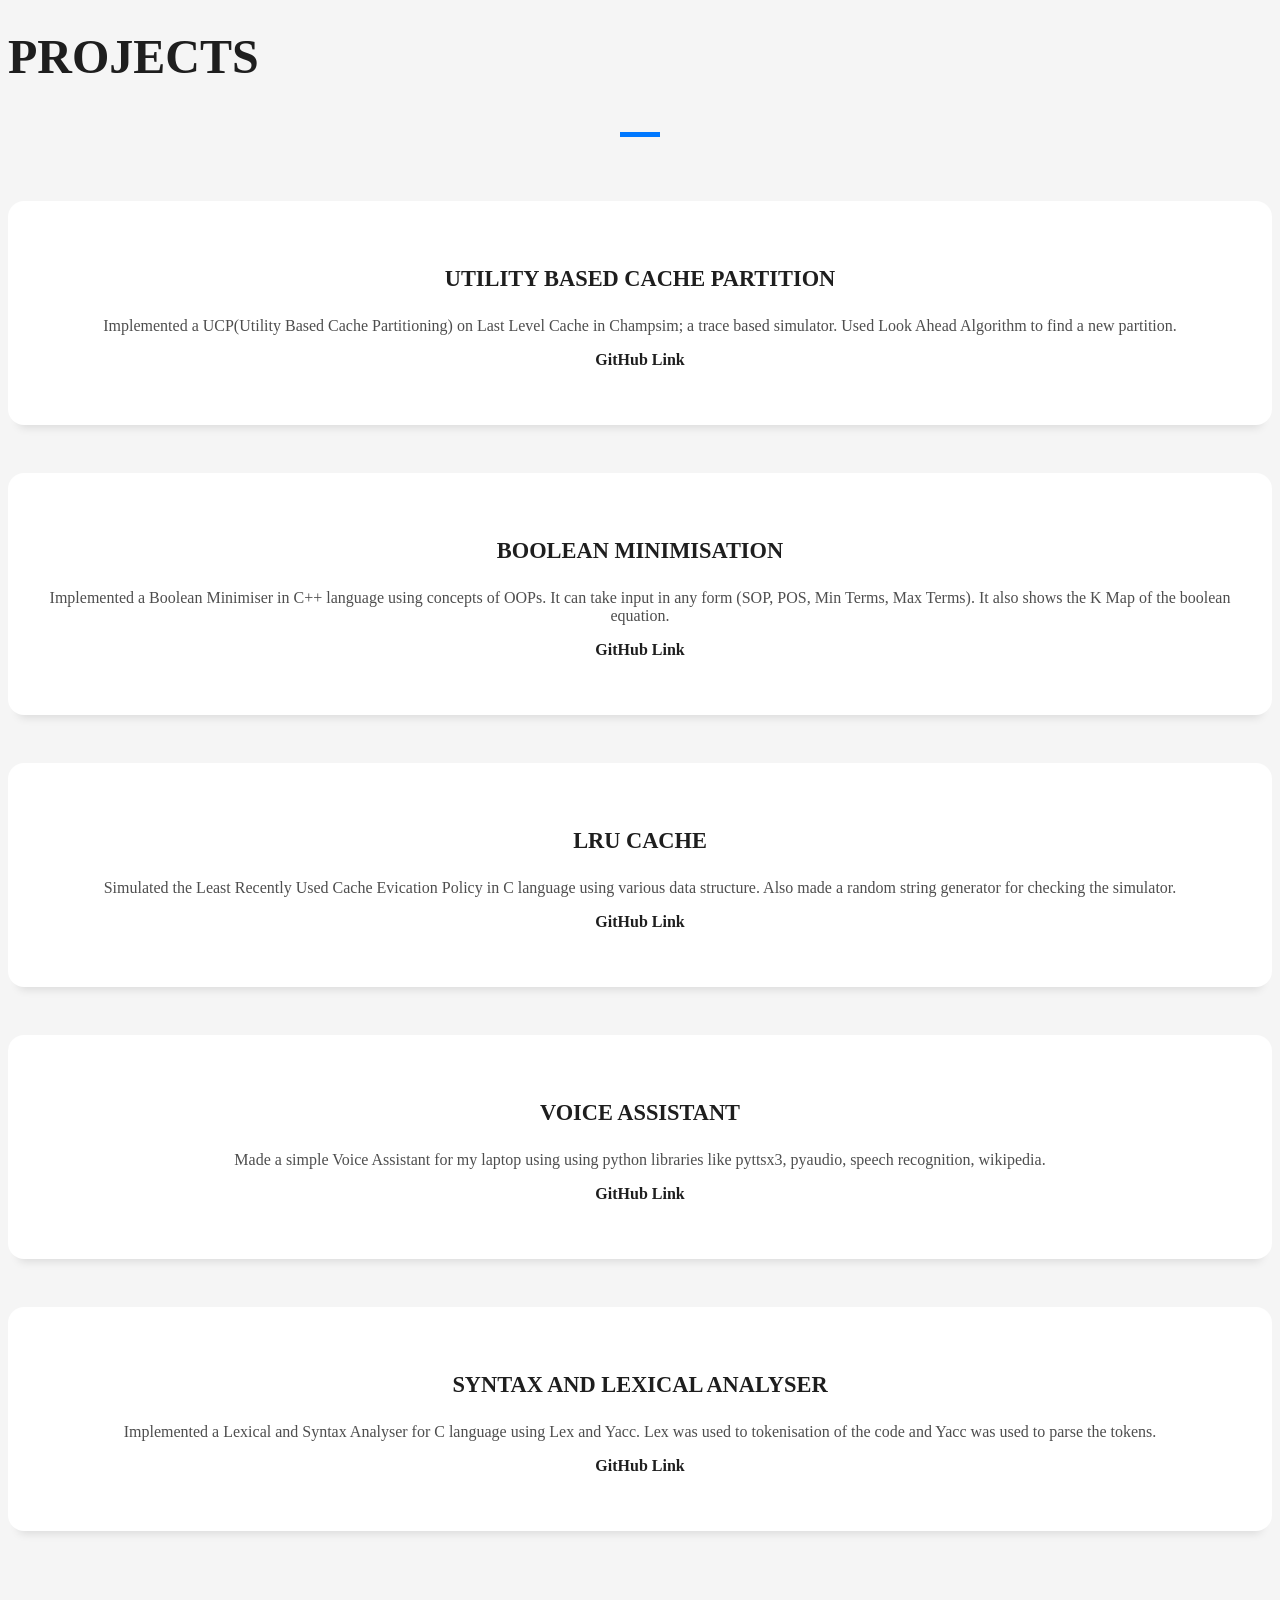
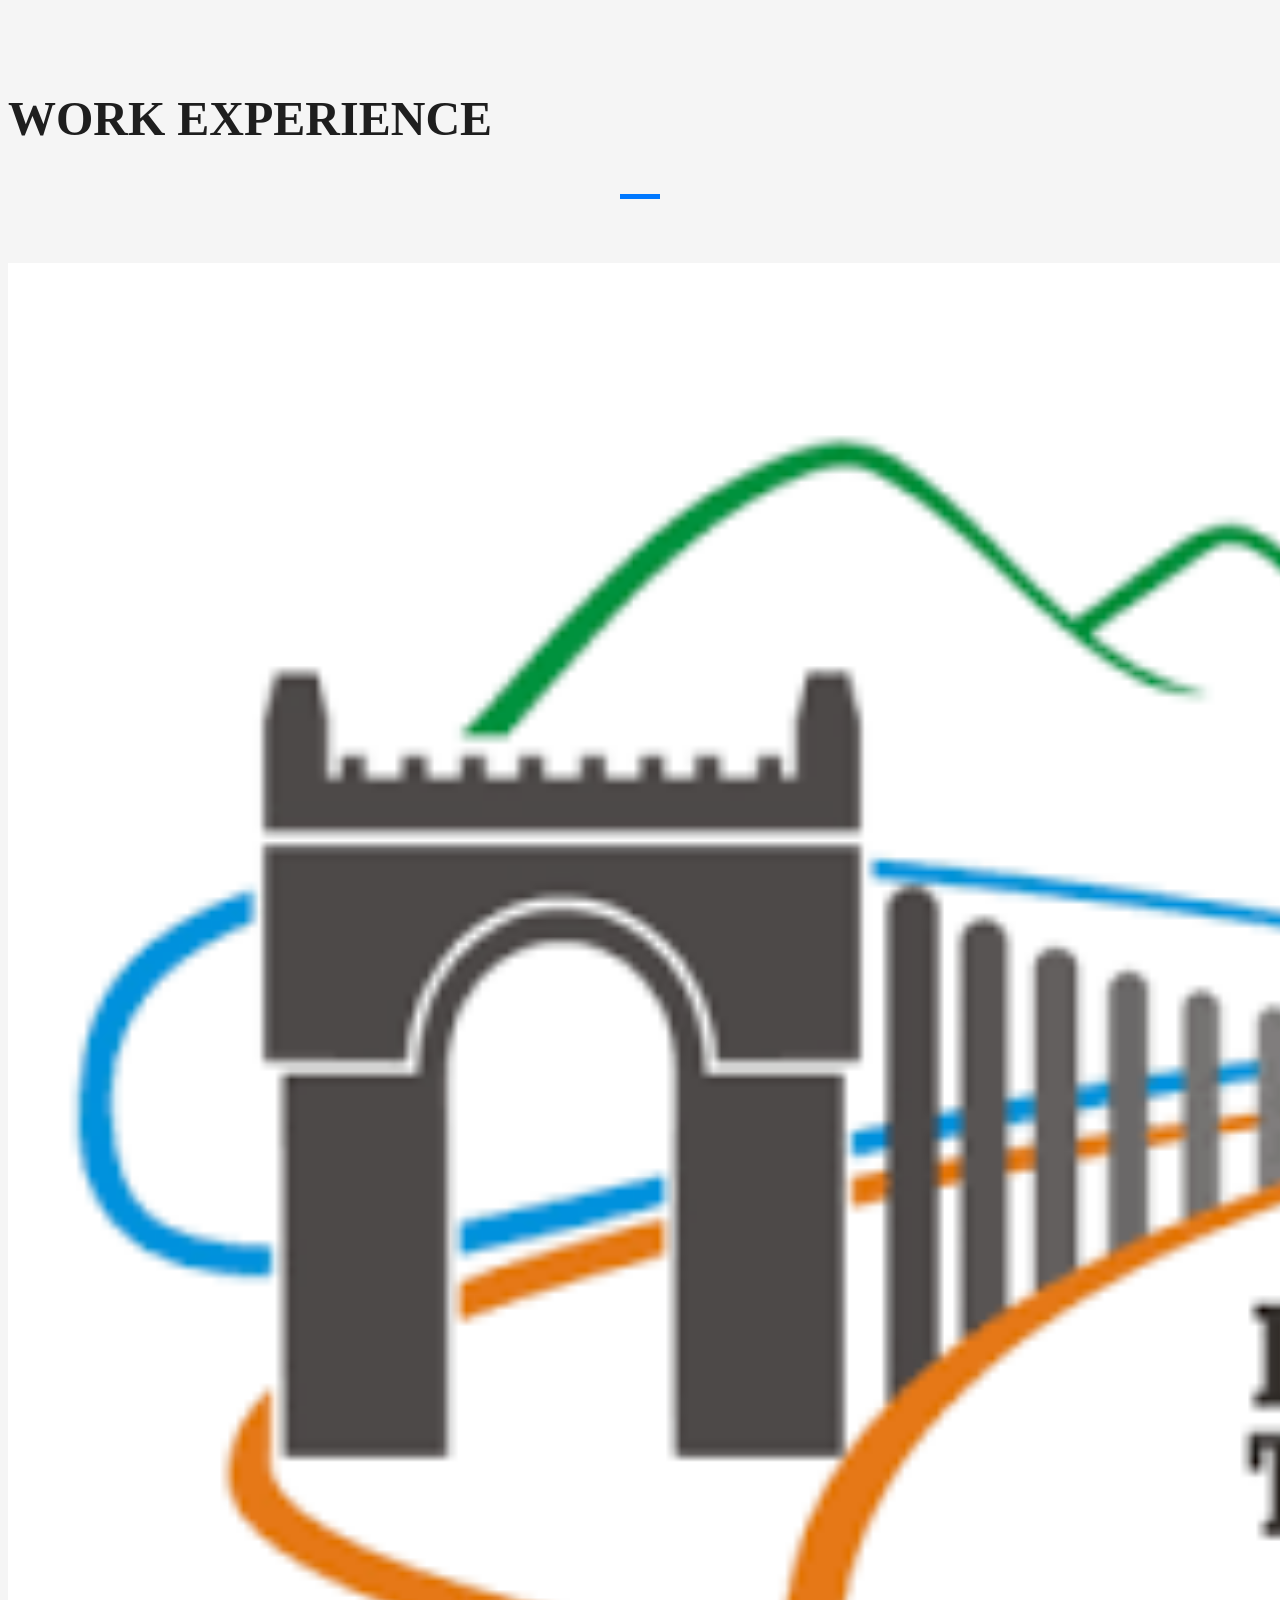
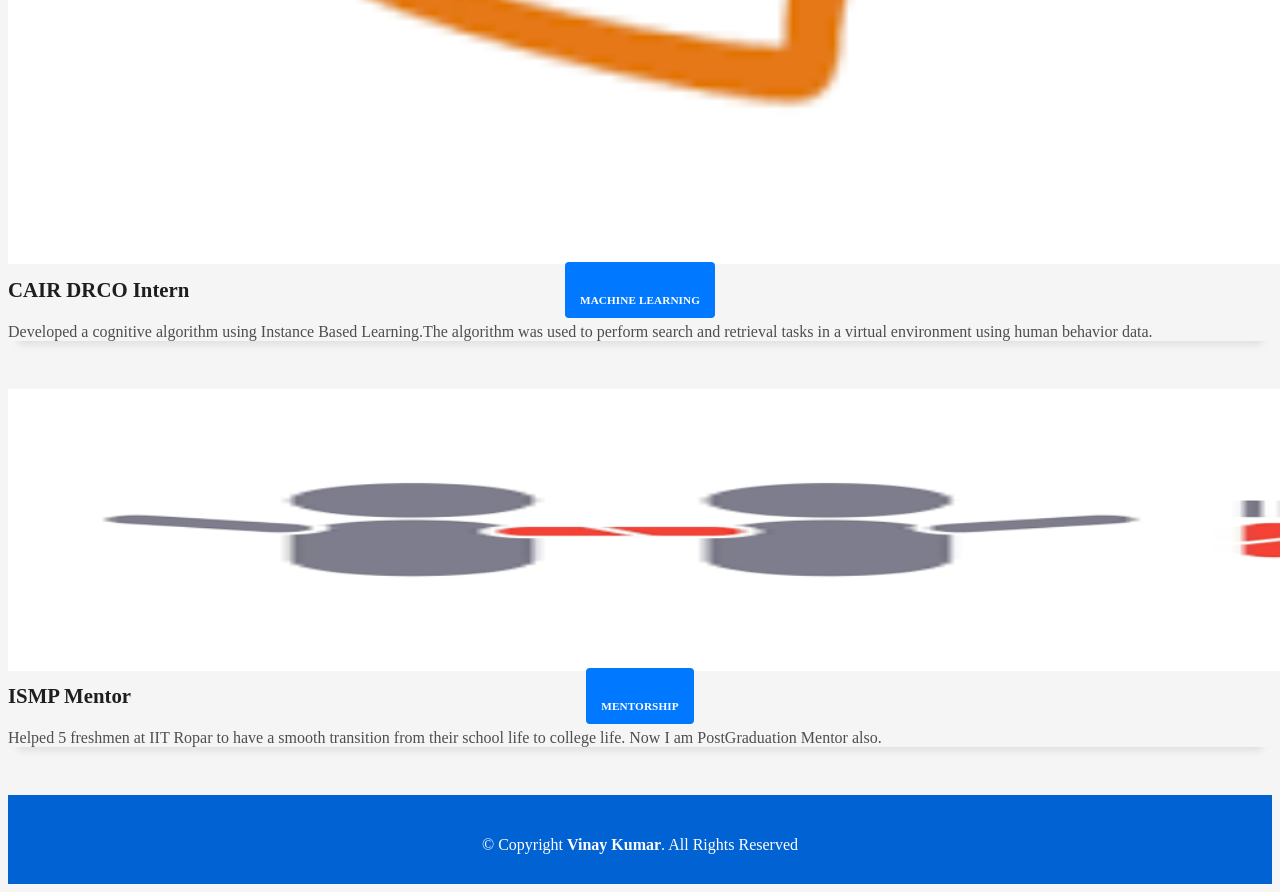
==== commit e15e8dbf: "Update index.html" ====
--- a/index.html
+++ b/index.html
@@ -282,8 +282,7 @@
       </div>
     </div>
   </footer>
-
-  <div id="preloader"></div>
+  
   <a href="#" class="back-to-top d-flex align-items-center justify-content-center"><i class="bi bi-arrow-up-short"></i></a>
 
   <script src="assets/vendor/purecounter/purecounter.js"></script>
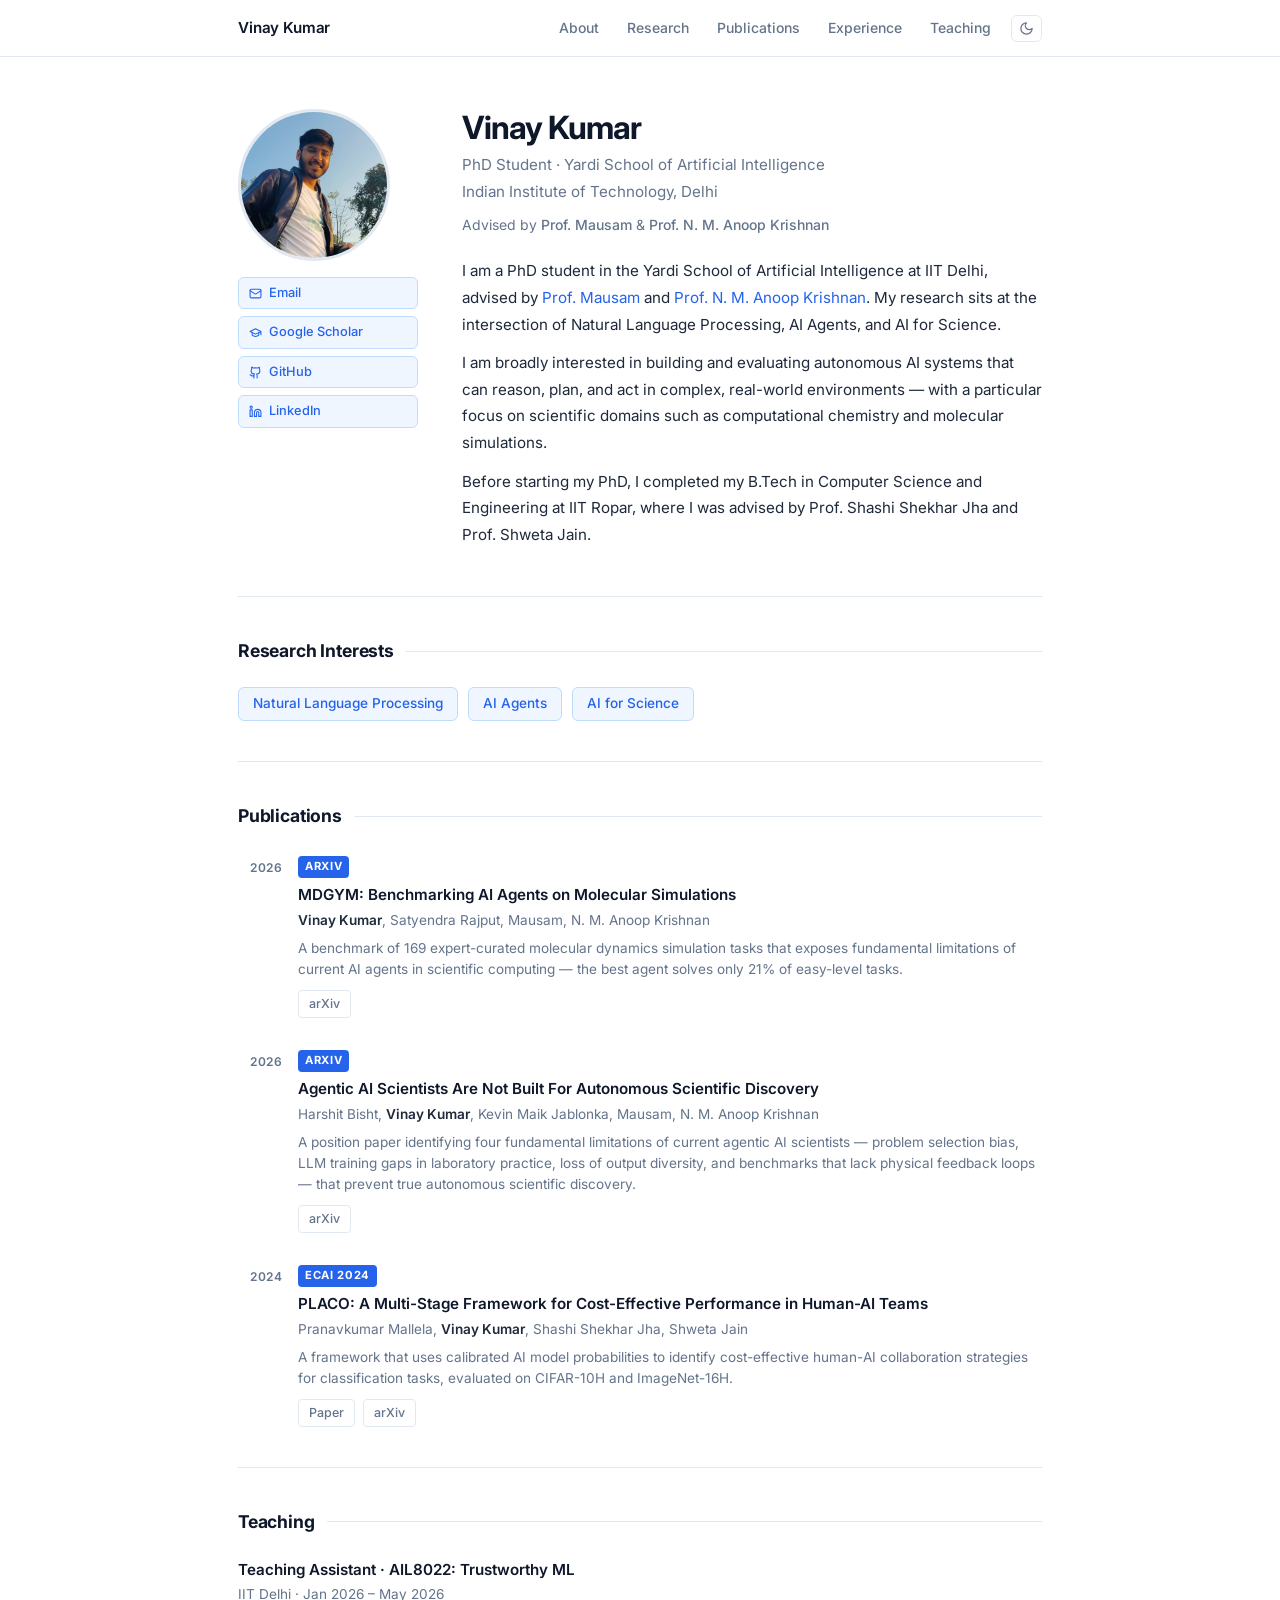
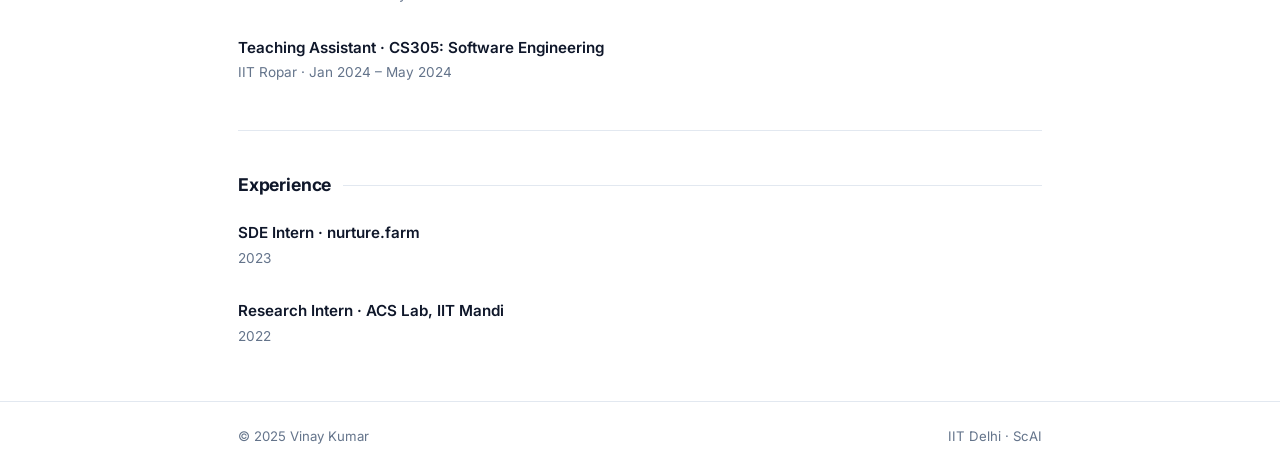
==== commit 3bab8496: "Updated Infomation" ====
--- a/index.html
+++ b/index.html
@@ -1,299 +1,248 @@
-<!DOCTYPE html>
-<html lang="en">
-
-<head>
-  <meta charset="utf-8">
-  <meta content="width=device-width, initial-scale=1.0" name="viewport">
-
-  <title>Vinay Kumar</title>
-  <meta content="" name="description">
-  <meta content="" name="keywords">
-
-  <link href="assets/img/favicon.png" rel="icon">
-  <link href="assets/img/apple-touch-icon.png" rel="apple-touch-icon">
-
-  <link href="assets/vendor/bootstrap/css/bootstrap.min.css" rel="stylesheet">
-  <link href="assets/vendor/bootstrap-icons/bootstrap-icons.css" rel="stylesheet">
-  <link href="assets/vendor/glightbox/css/glightbox.min.css" rel="stylesheet">
-  <link href="assets/vendor/swiper/swiper-bundle.min.css" rel="stylesheet">
-
-  <link href="assets/css/style.css" rel="stylesheet">
-
-</head>
-
-<body>
-  <header id="header" class="fixed-top">
-    <div class="container d-flex align-items-center justify-content-between">
-
-      <a href="index.html" class="logo"><img src="assets/img/favicon.png" alt="" class="img-fluid"></a>
-
-      <nav id="navbar" class="navbar">
-        <ul>
-          <li><a class="nav-link scrollto active" href="#hero">Home</a></li>
-          <li><a class="nav-link scrollto" href="#about">About</a></li>
-          <li><a class="nav-link scrollto" href="#services">Projects</a></li>
-          <li><a class="nav-link scrollto " href="#blog">Work Experience</a></li>
-        </ul>
-      </nav>
-
-    </div>
-  </header>
-
-  <div id="hero" class="hero route bg-image" style="background-image: url(assets/img/hero-bg.jpg)">
-    <div class="overlay-itro"></div>
-    <div class="hero-content display-table">
-      <div class="table-cell">
-        <div class="container">
-          <h1 class="hero-title mb-4">Hello!! I am Vinay Kumar</h1>
-          <p class="hero-subtitle"><span class="typed" data-typed-items="Developer, Cook, Photographer"></span></p>
-        </div>
-      </div>
-    </div>
-  </div>
-
-  <main id="main">
-
-    <section id="about" class="about-mf sect-pt4 route">
-      <div class="container">
-        <div class="row">
-          <div class="col-sm-12">
-            <div class="box-shadow-full">
-              <div class="row">
-                <div class="col-md-6">
-                  <div class="row">
-                    <div class="col-sm-6 col-md-5">
-                      <div class="about-img">
-                        <img src="assets/img/photo.jpg" class="img-fluid rounded b-shadow-a" alt="">
-                      </div>
-                    </div>
-                    <div class="col-sm-6 col-md-7">
-                      <div class="about-info">
-                        <ul class="list-ico">
-                          <li><span class="bi bi-geo-alt"></span> IIT Ropar, India</li>
-                          <li><span class="bi bi-phone"></span> +91 7988122161</li>
-                          <li><span class="bi bi-envelope"></span> vinaykr478@gmail.com</li>
-                          <li><span class="bi bi-github"></span> <a href="https://github.com/vinay-kumar07" target="_blank">vinay-kumar07</a></li>
-                          <li><span class="bi bi-linkedin"></span> <a href="https://www.linkedin.com/in/vinay-kumar-41220b1b9/" target="_blank">Vinay Kumar</a></li>
-                        </ul>
-                      </div>
-                    </div>
-                  </div>
-                  <div class="skill-mf">
-                    <p class="title-s">My Coding Profiles</p>
-                        <a href="https://www.hackerrank.com/vinaykr487" target="_blank"> 
-                          <img src="assets/img/hackerrank.png" style="height: 50px; padding-right: 20px;">
-                        </a>
-                        <a href="https://leetcode.com/vinay-kumar07/" target="_blank"> 
-                          <img src="assets/img/leetcode.png" style="height: 50px; padding-right: 20px;">
-                        </a>
-                        <a href="https://www.codechef.com/users/vinay_kumar07" target="_blank"> 
-                          <img src="assets/img/codechef.png" style="height: 50px; padding-right: 20px;">
-                        </a>
-                    <p> </p>
-                    <p class="title-s">Skills</p>
-                    <p>
-                      C, C++, Matlab, Python, Java, Perl, Javascript 
-                    </p>
-                    <p>
-                      RISC-V, Latex, Tinkercad, Lex, Yacc
-                    </p>
-                  </div>
-                </div>
-                <div class="col-md-6">
-                  <div class="about-me pt-4 pt-md-0">
-                    <div class="title-box-2">
-                      <h5 class="title-left">
-                        About me
-                      </h5>
-                    </div>
-                    <p class="lead">
-                      I am Vinay Kumar, Computer Science and Engineering Sophomore at Indian Institute of Technology, Ropar and I am interested in Web Development and Machine Learning. 
-                    </p>
-                    <p class="lead">
-                      Apart from my academics, I solve problems on Leetcode, Hackerrank or take part in contests on some competitive programming sites.
-                    </p>
-                    <p class="lead">
-                      I like to cook, watch animes or sitcoms, clicking pictures and I am into comedy.
-                    </p>
-                    <p class="lead">
-                      <div class="col-md-12 text-center">
-                        <a href="https://drive.google.com/file/d/1xISncVEcyInEtRFZkLSz8cFJ8VCLAG16/view?usp=sharing" target="_blank">
-                          <button type="submit" class="button button-a button-big button-rouded">Download CV</button>
-                        </a>
-                      </div>
-                    </p>
-                  </div>
-                </div>
-              </div>
-            </div>
-          </div>
-        </div>
-      </div>
-    </section>
-
-    <section id="services" class="services-mf pt-5 route">
-      <div class="container">
-        <div class="row">
-          <div class="col-sm-12">
-            <div class="title-box text-center">
-              <h3 class="title-a">
-                Projects
-              </h3>
-              <div class="line-mf"></div>
-            </div>
-          </div>
-        </div>
-        <div class="row">
-          <div class="col-md-4">
-            <div class="service-box">
-              <div class="service-content">
-                <h2 class="s-title">Utility Based Cache Partition</h2>
-                <p class="s-description text-center">
-                  Implemented a UCP(Utility Based Cache Partitioning) on Last Level Cache in Champsim; a trace based simulator. Used Look Ahead Algorithm to find 
-                  a new partition.
-                </p>
-                <p class="s-description text-center">
-                  <a href="https://github.com/vinay-kumar07/ChampSim" target="_blank"><b>GitHub Link</b></a>
-                </p>
-              </div>
-            </div>
-          </div>
-          <div class="col-md-4">
-            <div class="service-box">
-              <div class="service-content">
-                <h2 class="s-title">Boolean Minimisation</h2>
-                <p class="s-description text-center">
-                  Implemented a Boolean Minimiser in C++ language using concepts of OOPs. It can take input in any form (SOP, POS, Min Terms, Max Terms).
-                  It also shows the K Map of the boolean equation.
-                </p>
-                <p class="s-description text-center">
-                  <a href="https://github.com/vinay-kumar07/CS203-Project" target="_blank"><b>GitHub Link</b></a>
-                </p>
-              </div>
-            </div>
-          </div>
-          <div class="col-md-4">
-            <div class="service-box">
-              <div class="service-content">
-                <h2 class="s-title">LRU Cache</h2>
-                <p class="s-description text-center">
-                  Simulated the Least Recently Used Cache Evication Policy in C language using various data structure. Also made a random string generator for checking the simulator.
-                </p>
-                <p class="s-description text-center">
-                  <a href="https://github.com/vinay-kumar07/2020csb1140_2020csb1141_2020csb1143_LRU-Cache-Implementation" target="_blank"><b>GitHub Link</b></a>
-                </p>
-              </div>
-            </div>
-          </div>
-          <div class="col-md-4">
-            <div class="service-box">
-              <div class="service-content">
-                <h2 class="s-title">Voice Assistant</h2>
-                <p class="s-description text-center">
-                  Made a simple Voice Assistant for my laptop using using python libraries like pyttsx3, pyaudio, speech recognition, wikipedia.
-                </p>
-                <p class="s-description text-center">
-                  <a href="https://github.com/vinay-kumar07/Voice-Assistant-for-Desktop" target="_blank"><b>GitHub Link</b></a>
-                </p>
-              </div>
-            </div>
-          </div>
-          <div class="col-md-4">
-            <div class="service-box">
-              <div class="service-content">
-                <h2 class="s-title">Syntax and Lexical Analyser</h2>
-                <p class="s-description text-center">
-                  Implemented a Lexical and Syntax Analyser for C language using Lex and Yacc. Lex was used to tokenisation of the code and Yacc was used to parse the tokens.
-                </p>
-                <p class="s-description text-center">
-                  <a href="https://github.com/vinay-kumar07/C-Compiler" target="_blank"><b>GitHub Link</b></a>
-                </p>
-              </div>
-            </div>
-          </div>
-        </div>
-      </div>
-    </section>
-
-    <section id="blog" class="blog-mf sect-pt4 route">
-      <div class="container">
-        <div class="row">
-          <div class="col-sm-12">
-            <div class="title-box text-center">
-              <h3 class="title-a">
-                Work Experience
-              </h3>
-              <div class="line-mf"></div>
-            </div>
-          </div>
-        </div>
-        <div class="row">
-          <div class="col-md-4">
-            <div class="card card-blog">
-              <div class="card-img">
-                <img src="assets/img/mandi.png" style="width: 2000px;" class="img-fluid">
-              </div>
-              <div class="card-body">
-                <div class="card-category-box">
-                  <div class="card-category">
-                    <h6 class="category">Machine Learning</h6>
-                  </div>
-                </div>
-                <h3 class="card-title">CAIR DRCO Intern</h3>
-                <p class="card-description">
-                  Developed a cognitive algorithm using Instance Based Learning.The algorithm was used to perform search and retrieval tasks in a virtual environment using human behavior data.
-                </p>
-              </div>
-            </div>
-          </div>
-          <div class="col-md-4">
-            <div class="card card-blog">
-              <div class="card-img">
-                <img src="assets/img/ISMP.png" style="width: 2000px; height: 282px;" class="img-fluid">
-              </div>
-              <div class="card-body">
-                <div class="card-category-box">
-                  <div class="card-category">
-                    <h6 class="category">Mentorship</h6>
-                  </div>
-                </div>
-                <h3 class="card-title">ISMP Mentor</h3>
-                <p class="card-description">
-                  Helped 5 freshmen at IIT Ropar to have a smooth transition from their school life to college life. Now I am PostGraduation Mentor also.
-                </p>
-              </div>
-            </div>
-          </div>
-        </div>
-      </div>
-    </section>
-    
-
-  </main>
-
-  <footer>
-    <div class="container">
-      <div class="row">
-        <div class="col-sm-12">
-          <div class="copyright-box">
-            <p class="copyright">&copy; Copyright <strong>Vinay Kumar</strong>. All Rights Reserved</p>
-          </div>
-        </div>
-      </div>
-    </div>
-  </footer>
-  
-  <a href="#" class="back-to-top d-flex align-items-center justify-content-center"><i class="bi bi-arrow-up-short"></i></a>
-
-  <script src="assets/vendor/purecounter/purecounter.js"></script>
-  <script src="assets/vendor/bootstrap/js/bootstrap.bundle.min.js"></script>
-  <script src="assets/vendor/glightbox/js/glightbox.min.js"></script>
-  <script src="assets/vendor/swiper/swiper-bundle.min.js"></script>
-  <script src="assets/vendor/typed.js/typed.min.js"></script>
-  <script src="assets/vendor/php-email-form/validate.js"></script>
-
-  <script src="assets/js/main.js"></script>
-
-</body>
-
-</html>
+<!DOCTYPE html>
+<html lang="en">
+
+<head>
+  <meta charset="utf-8">
+  <meta name="viewport" content="width=device-width, initial-scale=1.0">
+  <title>Vinay Kumar — PhD Student, IIT Delhi</title>
+  <meta name="description"
+    content="Vinay Kumar — PhD Student at IIT Delhi working on NLP, AI Agents, and AI for Science.">
+
+  <link rel="icon" href="assets/img/favicon.png">
+  <link rel="preconnect" href="https://fonts.googleapis.com">
+  <link rel="preconnect" href="https://fonts.gstatic.com" crossorigin>
+  <link href="https://fonts.googleapis.com/css2?family=Inter:wght@300;400;500;600;700&display=swap" rel="stylesheet">
+  <link rel="stylesheet" href="assets/css/style.css">
+</head>
+
+<body>
+
+  <header>
+    <div class="inner">
+      <span class="site-name">Vinay Kumar</span>
+      <div class="header-right">
+        <nav>
+          <a href="#about">About</a>
+          <a href="#interests">Research</a>
+          <a href="#publications">Publications</a>
+          <a href="#experience">Experience</a>
+          <a href="#teaching">Teaching</a>
+        </nav>
+        <button id="dark-toggle" aria-label="Toggle dark mode">
+          <svg class="icon-moon" width="15" height="15" viewBox="0 0 24 24" fill="none" stroke="currentColor" stroke-width="2" stroke-linecap="round" stroke-linejoin="round"><path d="M12 3a6 6 0 0 0 9 9 9 9 0 1 1-9-9z"/></svg>
+          <svg class="icon-sun" width="15" height="15" viewBox="0 0 24 24" fill="none" stroke="currentColor" stroke-width="2" stroke-linecap="round" stroke-linejoin="round"><circle cx="12" cy="12" r="4"/><path d="M12 2v2M12 20v2M4.93 4.93l1.41 1.41M17.66 17.66l1.41 1.41M2 12h2M20 12h2M6.34 17.66l-1.41 1.41M19.07 4.93l-1.41 1.41"/></svg>
+        </button>
+      </div>
+    </div>
+  </header>
+
+  <main>
+    <div class="container">
+
+      <!-- ── Profile ── -->
+      <section id="about" class="profile" style="border-top: none; padding-top: 52px;">
+        <div class="profile-grid">
+
+          <div class="profile-photo">
+            <img src="assets/img/photo.jpg" alt="Vinay Kumar">
+            <div class="profile-links">
+              <a href="mailto:vinay.kumar@scai.iitd.ac.in">
+                <svg width="13" height="13" viewBox="0 0 24 24" fill="none" stroke="currentColor" stroke-width="2" stroke-linecap="round" stroke-linejoin="round"><rect x="2" y="4" width="20" height="16" rx="2"/><path d="m22 7-8.97 5.7a1.94 1.94 0 0 1-2.06 0L2 7"/></svg>
+                Email
+              </a>
+              <a href="https://scholar.google.com/citations?hl=en&authuser=1&user=-N3OEVEAAAAJ" target="_blank">
+                <svg width="13" height="13" viewBox="0 0 24 24" fill="none" stroke="currentColor" stroke-width="2" stroke-linecap="round" stroke-linejoin="round"><path d="M22 10v6M2 10l10-5 10 5-10 5z"/><path d="M6 12v5c3 3 9 3 12 0v-5"/></svg>
+                Google Scholar
+              </a>
+              <a href="https://github.com/vinay-kumar07" target="_blank">
+                <svg width="13" height="13" viewBox="0 0 24 24" fill="none" stroke="currentColor" stroke-width="2" stroke-linecap="round" stroke-linejoin="round"><path d="M15 22v-4a4.8 4.8 0 0 0-1-3.2c3 0 6-2 6-5.5.08-1.25-.27-2.48-1-3.5.28-1.15.28-2.35 0-3.5 0 0-1 0-3 1.5-2.64-.5-5.36-.5-8 0C6 2 5 2 5 2c-.3 1.15-.3 2.35 0 3.5A5.403 5.403 0 0 0 4 9c0 3.5 3 5.5 6 5.5-.39.49-.68 1.05-.85 1.65-.17.6-.22 1.23-.15 1.85v4"/><path d="M9 18c-4.51 2-5-2-7-2"/></svg>
+                GitHub
+              </a>
+              <a href="https://www.linkedin.com/in/vinay-kumar-41220b1b9/" target="_blank">
+                <svg width="13" height="13" viewBox="0 0 24 24" fill="none" stroke="currentColor" stroke-width="2" stroke-linecap="round" stroke-linejoin="round"><path d="M16 8a6 6 0 0 1 6 6v7h-4v-7a2 2 0 0 0-2-2 2 2 0 0 0-2 2v7h-4v-7a6 6 0 0 1 6-6z"/><rect width="4" height="12" x="2" y="9"/><circle cx="4" cy="4" r="2"/></svg>
+                LinkedIn
+              </a>
+              <!-- <a href="" target="_blank"> -->
+                <!-- <svg width="13" height="13" viewBox="0 0 24 24" fill="none" stroke="currentColor" stroke-width="2" stroke-linecap="round" stroke-linejoin="round"><path d="M14.5 2H6a2 2 0 0 0-2 2v16a2 2 0 0 0 2 2h12a2 2 0 0 0 2-2V7.5L14.5 2z"/><polyline points="14 2 14 8 20 8"/></svg> -->
+                <!-- CV -->
+              <!-- </a> -->
+            </div>
+          </div>
+
+          <div>
+            <h1 class="profile-name">Vinay Kumar</h1>
+            <p class="profile-position">PhD Student &middot; Yardi School of Artificial Intelligence</p>
+            <p class="profile-position" style="margin-bottom: 10px;">Indian Institute of Technology, Delhi</p>
+            <p class="profile-advisor">
+              Advised by
+              <a href="http://www.cse.iitd.ac.in/~mausam/" target="_blank">Prof. Mausam</a>
+              &amp;
+              <a href="https://krishnanlab.github.io/" target="_blank">Prof. N. M. Anoop Krishnan</a>
+            </p>
+
+            <div class="bio">
+              <p>
+                I am a PhD student in the Yardi School of Artificial Intelligence at IIT Delhi, advised by
+                <a href="http://www.cse.iitd.ac.in/~mausam/" target="_blank">Prof. Mausam</a> and
+                <a href="https://sites.google.com/site/nmakrishnaniitd/" target="_blank">Prof. N. M. Anoop Krishnan</a>.
+                My research sits at the intersection of Natural Language Processing, AI Agents, and AI for Science.
+              </p>
+              <p>
+                I am broadly interested in building and evaluating autonomous AI systems that can reason, plan,
+                and act in complex, real-world environments — with a particular focus on scientific domains such as
+                computational chemistry and molecular simulations.
+              </p>
+              <p>
+                Before starting my PhD, I completed my B.Tech in Computer Science and Engineering at IIT Ropar, where I
+                was advised by Prof. Shashi Shekhar Jha and Prof. Shweta Jain.
+              </p>
+            </div>
+          </div>
+
+        </div>
+      </section>
+
+      <!-- ── Research Interests ── -->
+      <section id="interests">
+        <h2 class="section-heading">Research Interests</h2>
+        <div class="tags">
+          <span class="tag">Natural Language Processing</span>
+          <span class="tag">AI Agents</span>
+          <span class="tag">AI for Science</span>
+        </div>
+      </section>
+
+      <!-- ── Publications ── -->
+      <section id="publications">
+        <h2 class="section-heading">Publications</h2>
+        <div class="pub-list">
+
+          <div class="pub">
+            <div class="pub-year-col">
+              <span class="pub-year">2026</span>
+            </div>
+            <div>
+              <span class="pub-venue-badge">arXiv</span>
+              <div class="pub-title">
+                <a href="http://arxiv.org/abs/2605.08941" target="_blank">
+                  MDGYM: Benchmarking AI Agents on Molecular Simulations
+                </a>
+              </div>
+              <div class="pub-authors">
+                <strong>Vinay Kumar</strong>, Satyendra Rajput, Mausam, N. M. Anoop Krishnan
+              </div>
+              <div class="pub-desc">
+                A benchmark of 169 expert-curated molecular dynamics simulation tasks that exposes fundamental
+                limitations of current AI agents in scientific computing — the best agent solves only 21% of easy-level
+                tasks.
+              </div>
+              <div class="pub-links">
+                <a class="pill-link" href="http://arxiv.org/abs/2605.08941" target="_blank">arXiv</a>
+              </div>
+            </div>
+          </div>
+
+          <div class="pub">
+            <div class="pub-year-col">
+              <span class="pub-year">2026</span>
+            </div>
+            <div>
+              <span class="pub-venue-badge">arXiv</span>
+              <div class="pub-title">
+                <a href="http://arxiv.org/abs/2605.08956" target="_blank">
+                  Agentic AI Scientists Are Not Built For Autonomous Scientific Discovery
+                </a>
+              </div>
+              <div class="pub-authors">
+                Harshit Bisht, <strong>Vinay Kumar</strong>, Kevin Maik Jablonka, Mausam, N. M. Anoop Krishnan
+              </div>
+              <div class="pub-desc">
+                A position paper identifying four fundamental limitations of current agentic AI scientists — problem
+                selection bias, LLM training gaps in laboratory practice, loss of output diversity, and benchmarks that
+                lack physical feedback loops — that prevent true autonomous scientific discovery.
+              </div>
+              <div class="pub-links">
+                <a class="pill-link" href="http://arxiv.org/abs/2605.08956" target="_blank">arXiv</a>
+              </div>
+            </div>
+          </div>
+
+          <div class="pub">
+            <div class="pub-year-col">
+              <span class="pub-year">2024</span>
+            </div>
+            <div>
+              <span class="pub-venue-badge">ECAI 2024</span>
+              <div class="pub-title">
+                <a href="https://ebooks.iospress.nl/volumearticle/69678" target="_blank">
+                  PLACO: A Multi-Stage Framework for Cost-Effective Performance in Human-AI Teams
+                </a>
+              </div>
+              <div class="pub-authors">
+                Pranavkumar Mallela, <strong>Vinay Kumar</strong>, Shashi Shekhar Jha, Shweta Jain
+              </div>
+              <div class="pub-desc">
+                A framework that uses calibrated AI model probabilities to identify cost-effective human-AI
+                collaboration strategies for classification tasks, evaluated on CIFAR-10H and ImageNet-16H.
+              </div>
+              <div class="pub-links">
+                <a class="pill-link" href="https://ebooks.iospress.nl/volumearticle/69678" target="_blank">Paper</a>
+                <a class="pill-link" href="http://arxiv.org/abs/2605.08388" target="_blank">arXiv</a>
+              </div>
+            </div>
+          </div>
+
+        </div>
+      </section>
+
+      <!-- ── Teaching ── -->
+      <section id="teaching">
+        <h2 class="section-heading">Teaching</h2>
+        <div class="exp-list">
+
+          <div class="exp-item">
+            <div class="exp-role">Teaching Assistant &middot; AIL8022: Trustworthy ML</div>
+            <div class="exp-meta">IIT Delhi &middot; Jan 2026 – May 2026</div>
+          </div>
+
+          <div class="exp-item">
+            <div class="exp-role">Teaching Assistant &middot; CS305: Software Engineering</div>
+            <div class="exp-meta">IIT Ropar &middot; Jan 2024 – May 2024</div>
+          </div>
+
+        </div>
+      </section>
+
+      <!-- ── Research Experience ── -->
+      <section id="experience">
+        <h2 class="section-heading">Experience</h2>
+        <div class="exp-list">
+
+          <div class="exp-item">
+            <div class="exp-role">SDE Intern &middot; nurture.farm</div>
+            <div class="exp-meta">2023</div>
+          </div>
+
+          <div class="exp-item">
+            <div class="exp-role">Research Intern &middot; ACS Lab, IIT Mandi</div>
+            <div class="exp-meta">2022</div>
+          </div>
+
+        </div>
+      </section>
+
+    </div>
+  </main>
+
+  <footer>
+    <div class="inner">
+      <span>&copy; 2025 Vinay Kumar</span>
+      <span>IIT Delhi &middot; ScAI</span>
+    </div>
+  </footer>
+
+  <script src="assets/js/main.js"></script>
+
+</body>
+
+</html>
--- a/assets/css/style.css
+++ b/assets/css/style.css
@@ -1,945 +1,465 @@
-body {
-  background-color: #f5f5f5;
-  color: #4e4e4e;
-}
-
-h1,
-h2,
-h3,
-h4,
-h5,
-h6 {
-  color: #1e1e1e;
-}
-
-a {
-  color: #1e1e1e;
-  text-decoration: none;
-  transition: all 0.5s ease-in-out;
-}
-a:hover {
-  color: #0078ff;
-  text-decoration: none;
-  transition: all 0.5s ease-in-out;
-}
-
-.p-r {
-  position: relative;
-}
-
-.color-a {
-  text-decoration: none;
-  color: #0078ff;
-}
-
-.color-d {
-  color: #f5f5f5;
-}
-
-.color-text-a {
-  text-decoration: none;
-  color: #4e4e4e;
-}
-
-.box-shadow, .card-blog, .work-box, .service-box, .paralax-mf {
-  box-shadow: 0 13px 8px -10px rgba(0, 0, 0, 0.1);
-}
-
-.box-shadow-a, .button:hover {
-  text-decoration: none;
-  box-shadow: 0 0 0 4px #cde1f8;
-}
-
-.display-5 {
-  font-size: 2.5rem;
-  font-weight: 300;
-  line-height: 1.1;
-}
-
-.display-6 {
-  font-size: 2rem;
-  font-weight: 300;
-  line-height: 1.1;
-}
-
-.avatar {
-  width: 32px;
-  height: 32px;
-  margin-right: 4px;
-  overflow: hidden;
-}
-
-.bg-image {
-  background-repeat: no-repeat;
-  background-attachment: fixed;
-  background-size: cover;
-  background-position: center center;
-}
-@media (max-width: 1024px) {
-  .bg-image {
-    background-attachment: scroll;
-  }
-}
-
-.overlay-mf {
-  background-color: #0078ff;
-}
-
-.overlay-mf {
-  position: absolute;
-  top: 0;
-  left: 0px;
-  padding: 0;
-  height: 100%;
-  width: 100%;
-  opacity: 0.7;
-}
-
-.paralax-mf {
-  position: relative;
-  padding: 8rem 0;
-}
-
-.display-table {
-  width: 100%;
-  height: 100%;
-  display: table;
-}
-
-.table-cell {
-  display: table-cell;
-  vertical-align: middle;
-}
-
-.sect-4 {
-  padding: 4rem 0;
-}
-
-.sect-pt4 {
-  padding-top: 4rem;
-}
-
-.sect-mt4 {
-  margin-top: 4rem;
-}
-
-.title-s {
-  font-weight: 600;
-  color: #1e1e1e;
-  font-size: 1.1rem;
-}
-
-.title-box {
-  margin-bottom: 4rem;
-}
-
-.title-a {
-  text-decoration: none;
-  font-size: 3rem;
-  font-weight: bold;
-  text-transform: uppercase;
-}
-
-.subtitle-a {
-  text-decoration: none;
-  color: #4e4e4e;
-}
-
-.line-mf {
-  width: 40px;
-  height: 5px;
-  background-color: #0078ff;
-  margin: 0 auto;
-}
-
-.title-box-2 {
-  margin-bottom: 3rem;
-}
-
-.title-left {
-  font-size: 2rem;
-  position: relative;
-}
-.title-left:before {
-  content: "";
-  position: absolute;
-  height: 3px;
-  background-color: #0078ff;
-  width: 100px;
-  bottom: -12px;
-}
-
-.box-pl2 {
-  padding-left: 2rem;
-}
-
-.box-shadow-full {
-  padding: 3rem 1.25rem;
-  position: relative;
-  background-color: #fff;
-  margin-bottom: 3rem;
-  z-index: 2;
-  box-shadow: 0 1px 1px 0 rgba(0, 0, 0, 0.06), 0 2px 5px 0 rgba(0, 0, 0, 0.2);
-}
-@media (min-width: 768px) {
-  .box-shadow-full {
-    padding: 3rem;
-  }
-}
-
-.socials {
-  padding: 1.5rem 0;
-}
-.socials ul li {
-  display: inline-block;
-}
-.socials .ico-circle {
-  height: 40px;
-  width: 40px;
-  font-size: 1.2rem;
-  border-radius: 50%;
-  line-height: 1.6;
-  margin: 0 15px 0 0;
-  box-shadow: 0 0 0 3px #0078ff;
-  transition: all 500ms ease;
-}
-.socials .ico-circle:hover {
-  background-color: #0078ff;
-  color: white;
-  box-shadow: 0 0 0 3px #cde1f8;
-  transition: all 500ms ease;
-}
-
-.ul-resect, .widget-tags ul, .widget-sidebar .list-sidebar, .box-comments .list-comments, .blog-wrapper .post-meta ul, .list-ico, .socials ul {
-  list-style: none;
-  padding-left: 0;
-  margin-bottom: 0;
-}
-
-.list-ico {
-  line-height: 2;
-}
-.list-ico span {
-  color: #0078ff;
-  margin-right: 10px;
-}
-
-.ico-circle {
-  height: 100px;
-  width: 100px;
-  font-size: 2rem;
-  border-radius: 50%;
-  line-height: 1.55;
-  margin: 0 auto;
-  text-align: center;
-  box-shadow: 0 0 0 10px #0078ff;
-  display: block;
-}
-
-.owl-theme .owl-dots {
-  text-align: center;
-  margin-top: 18px;
-}
-.owl-theme .owl-dots .owl-dot {
-  display: inline-block;
-}
-.owl-theme .owl-dots .owl-dot span {
-  width: 18px;
-  height: 7px;
-  margin: 5px 5px;
-  background: #cde1f8;
-  border: 0px solid #cde1f8;
-  display: block;
-  transition: all 0.6s ease-in-out;
-  cursor: pointer;
-}
-.owl-theme .owl-dots .owl-dot:hover span {
-  background-color: #cde1f8;
-}
-.owl-theme .owl-dots .owl-dot.active span {
-  background-color: #1B1B1B;
-  width: 25px;
-}
-
-.scrolltop-mf {
-  position: relative;
-  display: none;
-}
-.scrolltop-mf span {
-  z-index: 999;
-  position: fixed;
-  width: 42px;
-  height: 42px;
-  background-color: #0078ff;
-  opacity: 0.7;
-  font-size: 1.6rem;
-  line-height: 1.5;
-  text-align: center;
-  color: #fff;
-  top: auto;
-  left: auto;
-  right: 30px;
-  bottom: 50px;
-  cursor: pointer;
-  border-radius: 50%;
-}
-
-.back-to-top {
-  position: fixed;
-  visibility: hidden;
-  opacity: 0;
-  right: 15px;
-  bottom: 15px;
-  z-index: 996;
-  background: #0078ff;
-  width: 40px;
-  height: 40px;
-  border-radius: 50px;
-  transition: all 0.4s;
-}
-.back-to-top i {
-  font-size: 28px;
-  color: #fff;
-  line-height: 0;
-}
-.back-to-top:hover {
-  background: #298eff;
-  color: #fff;
-}
-.back-to-top.active {
-  visibility: visible;
-  opacity: 1;
-}
-
-#preloader {
-  position: fixed;
-  top: 0;
-  left: 0;
-  right: 0;
-  bottom: 0;
-  z-index: 9999;
-  overflow: hidden;
-  background: #fff;
-}
-
-#preloader:before {
-  content: "";
-  position: fixed;
-  top: calc(50% - 30px);
-  left: calc(50% - 30px);
-  border: 6px solid #f2f2f2;
-  border-top: 6px solid #0078ff;
-  border-radius: 50%;
-  width: 60px;
-  height: 60px;
-  -webkit-animation: animate-preloader 1s linear infinite;
-  animation: animate-preloader 1s linear infinite;
-}
-
-@-webkit-keyframes animate-preloader {
-  0% {
-    transform: rotate(0deg);
-  }
-  100% {
-    transform: rotate(360deg);
-  }
-}
-
-@keyframes animate-preloader {
-  0% {
-    transform: rotate(0deg);
-  }
-  100% {
-    transform: rotate(360deg);
-  }
-}
-
-.button {
-  display: inline-block;
-  padding: 0.3rem 0.6rem;
-  text-align: center;
-  vertical-align: middle;
-  -webkit-user-select: none;
-  -moz-user-select: none;
-  user-select: none;
-  font-size: 1rem;
-  border-radius: 0.3rem;
-  border: 1px solid transparent;
-  transition: all 500ms ease;
-  cursor: pointer;
-}
-.button:focus {
-  outline: 0;
-}
-.button:hover {
-  background-color: #0062d3;
-  color: #fff;
-  transition: all 500ms ease;
-}
-
-.button-a {
-  text-decoration: none;
-  background-color: #0078ff;
-  color: #fff;
-  border-color: #cde1f8;
-}
-
-.button-big {
-  padding: 0.9rem 2.3rem;
-  font-size: 1.2rem;
-}
-
-.button-rouded {
-  border-radius: 5rem;
-}
-
-.btn-lg {
-  padding: 0.5rem 1rem;
-  font-size: 1.25rem;
-  line-height: 1.5;
-  border-radius: 0.3rem;
-}
-
-#header {
-  transition: all 0.5s;
-  z-index: 997;
-  padding: 20px 0;
-}
-#header .logo {
-  font-size: 28px;
+*,
+*::before,
+*::after {
+  box-sizing: border-box;
   margin: 0;
   padding: 0;
+}
+
+:root {
+  --primary: #0f172a;
+  --accent: #2563eb;
+  --accent-light: #eff6ff;
+  --accent-mid: #bfdbfe;
+  --text: #1e293b;
+  --muted: #64748b;
+  --border: #e2e8f0;
+  --bg: #ffffff;
+  --bg-alt: #f8fafc;
+}
+
+html.dark {
+  --primary: #f1f5f9;
+  --accent: #60a5fa;
+  --accent-light: #1e3a5f;
+  --accent-mid: #1e40af;
+  --text: #e2e8f0;
+  --muted: #94a3b8;
+  --border: #334155;
+  --bg: #0f172a;
+  --bg-alt: #1e293b;
+}
+
+html.dark header {
+  background: rgba(15, 23, 42, 0.92);
+}
+
+html {
+  scroll-behavior: smooth;
+}
+
+body {
+  font-family: 'Inter', -apple-system, BlinkMacSystemFont, 'Segoe UI', sans-serif;
+  color: var(--text);
+  background: var(--bg);
+  line-height: 1.6;
+  font-size: 16px;
+  -webkit-font-smoothing: antialiased;
+}
+
+a {
+  color: var(--accent);
+  text-decoration: none;
+}
+
+a:hover {
+  text-decoration: underline;
+}
+
+/* ── Layout ── */
+.container {
+  max-width: 860px;
+  margin: 0 auto;
+  padding: 0 28px;
+}
+
+/* ── Sticky header ── */
+header {
+  position: sticky;
+  top: 0;
+  z-index: 50;
+  background: rgba(255, 255, 255, 0.92);
+  backdrop-filter: blur(10px);
+  border-bottom: 1px solid var(--border);
+}
+
+header .inner {
+  max-width: 860px;
+  margin: 0 auto;
+  padding: 0 28px;
+  height: 56px;
+  display: flex;
+  align-items: center;
+  justify-content: space-between;
+}
+
+.site-name {
   font-weight: 600;
-  letter-spacing: 1px;
-}
-#header .logo a {
+  font-size: 0.95rem;
+  color: var(--primary);
+  letter-spacing: -0.01em;
+}
+
+.header-right {
+  display: flex;
+  align-items: center;
+  gap: 20px;
+}
+
+nav {
+  display: flex;
+  gap: 28px;
+}
+
+nav a {
+  font-size: 0.875rem;
+  font-weight: 500;
+  color: var(--muted);
+  transition: color 0.15s;
+}
+
+nav a:hover {
+  color: var(--accent);
+  text-decoration: none;
+}
+
+#dark-toggle {
+  background: none;
+  border: 1px solid var(--border);
+  border-radius: 6px;
+  padding: 5px 7px;
+  cursor: pointer;
+  color: var(--muted);
+  display: flex;
+  align-items: center;
+  transition: border-color 0.15s, color 0.15s;
+}
+
+#dark-toggle:hover {
+  border-color: var(--accent);
+  color: var(--accent);
+}
+
+#dark-toggle .icon-sun { display: none; }
+#dark-toggle .icon-moon { display: block; }
+html.dark #dark-toggle .icon-sun { display: block; }
+html.dark #dark-toggle .icon-moon { display: none; }
+
+/* ── Profile hero ── */
+.profile {
+  padding: 56px 0 48px;
+}
+
+.profile-grid {
+  display: grid;
+  grid-template-columns: 180px 1fr;
+  gap: 44px;
+  align-items: start;
+}
+
+.profile-photo img {
+  width: 152px;
+  height: 152px;
+  border-radius: 50%;
+  object-fit: cover;
+  object-position: top center;
+  border: 3px solid var(--border);
+  display: block;
+}
+
+.profile-name {
+  font-size: 2rem;
+  font-weight: 700;
+  color: var(--primary);
+  letter-spacing: -0.03em;
+  line-height: 1.2;
+  margin-bottom: 6px;
+}
+
+.profile-position {
+  font-size: 0.95rem;
+  color: var(--muted);
+  margin-bottom: 2px;
+}
+
+.profile-advisor {
+  font-size: 0.875rem;
+  color: var(--muted);
+  margin-bottom: 22px;
+}
+
+.profile-advisor a {
+  color: var(--muted);
+  font-weight: 500;
+}
+
+.profile-advisor a:hover {
+  color: var(--accent);
+}
+
+/* icon links column (under photo) */
+.profile-links {
+  display: flex;
+  flex-direction: column;
+  gap: 7px;
+  margin-top: 16px;
+}
+
+.profile-links a {
+  display: flex;
+  align-items: center;
+  gap: 7px;
+  font-size: 0.8rem;
+  font-weight: 500;
+  color: var(--accent);
+  border: 1px solid var(--accent-mid);
+  background: var(--accent-light);
+  padding: 5px 10px;
+  border-radius: 6px;
+  transition: background 0.15s, border-color 0.15s;
+}
+
+.profile-links a:hover {
+  background: var(--accent-mid);
+  text-decoration: none;
+}
+
+.profile-links svg {
+  flex-shrink: 0;
+}
+
+/* bio */
+.bio p {
+  font-size: 0.95rem;
+  color: var(--text);
+  line-height: 1.75;
+  margin-bottom: 12px;
+}
+
+.bio p:last-child {
+  margin-bottom: 0;
+}
+
+/* ── Section shell ── */
+section {
+  padding: 40px 0;
+  border-top: 1px solid var(--border);
+}
+
+.section-heading {
+  font-size: 1.1rem;
+  font-weight: 700;
+  color: var(--primary);
+  letter-spacing: -0.01em;
+  margin-bottom: 22px;
+  display: flex;
+  align-items: center;
+  gap: 12px;
+}
+
+.section-heading::after {
+  content: '';
+  flex: 1;
+  height: 1px;
+  background: var(--border);
+}
+
+/* ── Research interests ── */
+.tags {
+  display: flex;
+  flex-wrap: wrap;
+  gap: 10px;
+}
+
+.tag {
+  font-size: 0.85rem;
+  font-weight: 500;
+  color: var(--accent);
+  background: var(--accent-light);
+  border: 1px solid var(--accent-mid);
+  padding: 5px 14px;
+  border-radius: 6px;
+}
+
+/* ── Publications ── */
+.pub-list {
+  display: flex;
+  flex-direction: column;
+  gap: 28px;
+}
+
+.pub {
+  display: grid;
+  grid-template-columns: auto 1fr;
+  gap: 0 16px;
+}
+
+.pub-year-col {
+  padding-top: 2px;
+  min-width: 44px;
+  text-align: right;
+}
+
+.pub-year {
+  font-size: 0.75rem;
+  font-weight: 600;
+  color: var(--muted);
+  letter-spacing: 0.04em;
+  text-transform: uppercase;
+  line-height: 1.6;
+}
+
+.pub-venue-badge {
+  display: inline-block;
+  font-size: 0.7rem;
+  font-weight: 700;
+  text-transform: uppercase;
+  letter-spacing: 0.06em;
   color: #fff;
-}
-#header .logo img {
-  max-height: 40px;
-}
-#header.header-scrolled {
-  background: rgba(0, 0, 0, 0.9);
-  padding: 12px 0;
-}
-
-.navbar {
-  padding: 0;
-}
-.navbar ul {
-  margin: 0;
-  padding: 0;
-  display: flex;
-  list-style: none;
-  align-items: center;
-}
-.navbar li {
-  position: relative;
-}
-.navbar > ul > li {
-  white-space: nowrap;
-  padding: 10px 0 10px 30px;
-}
-.navbar a, .navbar a:focus {
-  display: flex;
-  align-items: center;
+  background: var(--accent);
+  padding: 2px 7px;
+  border-radius: 4px;
+  margin-bottom: 6px;
+}
+
+.pub-title {
+  font-size: 0.95rem;
+  font-weight: 600;
+  color: var(--primary);
+  line-height: 1.45;
+  margin-bottom: 4px;
+}
+
+.pub-title a {
+  color: inherit;
+}
+
+.pub-title a:hover {
+  color: var(--accent);
+}
+
+.pub-authors {
+  font-size: 0.85rem;
+  color: var(--muted);
+  margin-bottom: 6px;
+}
+
+.pub-authors strong {
+  color: var(--text);
+  font-weight: 600;
+}
+
+.pub-desc {
+  font-size: 0.85rem;
+  color: var(--muted);
+  line-height: 1.55;
+  margin-bottom: 10px;
+}
+
+.pub-links {
+  display: flex;
+  gap: 8px;
+}
+
+.pill-link {
+  font-size: 0.78rem;
+  font-weight: 500;
+  color: var(--muted);
+  border: 1px solid var(--border);
+  padding: 3px 10px;
+  border-radius: 4px;
+  transition: color 0.15s, border-color 0.15s;
+}
+
+.pill-link:hover {
+  color: var(--accent);
+  border-color: var(--accent);
+  text-decoration: none;
+}
+
+/* ── Research experience ── */
+.exp-list {
+  display: flex;
+  flex-direction: column;
+  gap: 24px;
+}
+
+.exp-role {
+  font-size: 0.95rem;
+  font-weight: 600;
+  color: var(--primary);
+  margin-bottom: 2px;
+}
+
+.exp-meta {
+  font-size: 0.85rem;
+  color: var(--muted);
+  margin-bottom: 6px;
+}
+
+.exp-desc {
+  font-size: 0.875rem;
+  color: var(--muted);
+  line-height: 1.6;
+}
+
+.placeholder-note {
+  font-size: 0.85rem;
+  color: var(--muted);
+  font-style: italic;
+  padding: 16px;
+  background: var(--bg-alt);
+  border: 1px dashed var(--border);
+  border-radius: 8px;
+}
+
+/* ── Footer ── */
+footer {
+  border-top: 1px solid var(--border);
+  padding: 24px 0;
+  margin-top: 8px;
+}
+
+footer .inner {
+  max-width: 860px;
+  margin: 0 auto;
+  padding: 0 28px;
+  display: flex;
   justify-content: space-between;
-  color: #fff;
-  font-size: 16px;
-  font-weight: 600;
-  padding: 0;
-  white-space: nowrap;
-  transition: 0.3s;
-  letter-spacing: 0.4px;
-  position: relative;
-  text-transform: uppercase;
-}
-.navbar a i, .navbar a:focus i {
-  font-size: 12px;
-  line-height: 0;
-  margin-left: 5px;
-}
-.navbar > ul > li > a:before {
-  content: "";
-  position: absolute;
-  width: 100%;
-  height: 2px;
-  bottom: -6px;
-  left: 0;
-  width: 0;
-  background-color: #fff;
-  visibility: hidden;
-  transition: all 0.3s ease-in-out 0s;
-}
-.navbar a:hover:before, .navbar li:hover > a:before, .navbar .active:before {
-  visibility: visible;
-  width: 80%;
-}
-.navbar a:hover, .navbar .active, .navbar .active:focus, .navbar li:hover > a {
-  color: #fff;
-}
-.navbar .dropdown ul {
-  display: block;
-  position: absolute;
-  left: 30px;
-  top: calc(100% + 30px);
-  margin: 0;
-  padding: 10px 0;
-  z-index: 99;
-  opacity: 0;
-  visibility: hidden;
-  background: #fff;
-  box-shadow: 0px 0px 30px rgba(127, 137, 161, 0.25);
-  transition: 0.3s;
-}
-.navbar .dropdown ul li {
-  min-width: 200px;
-}
-.navbar .dropdown ul a {
-  padding: 10px 20px;
-  font-size: 14px;
-  text-transform: none;
-  color: #4e4e4e;
-}
-.navbar .dropdown ul a i {
-  font-size: 12px;
-}
-.navbar .dropdown ul a:hover, .navbar .dropdown ul .active:hover, .navbar .dropdown ul li:hover > a {
-  color: #0078ff;
-}
-.navbar .dropdown:hover > ul {
-  opacity: 1;
-  top: 100%;
-  visibility: visible;
-}
-.navbar .dropdown .dropdown ul {
-  top: 0;
-  left: calc(100% - 30px);
-  visibility: hidden;
-}
-.navbar .dropdown .dropdown:hover > ul {
-  opacity: 1;
-  top: 0;
-  left: 100%;
-  visibility: visible;
-}
-@media (max-width: 1366px) {
-  .navbar .dropdown .dropdown ul {
-    left: -90%;
-  }
-  .navbar .dropdown .dropdown:hover > ul {
-    left: -100%;
-  }
-}
-
-.mobile-nav-toggle {
-  color: #fff;
-  font-size: 28px;
-  cursor: pointer;
-  display: none;
-  line-height: 0;
-  transition: 0.5s;
-}
-
-@media (max-width: 991px) {
-  .mobile-nav-toggle {
-    display: block;
-  }
-
-  .navbar ul {
-    display: none;
-  }
-}
-.navbar-mobile {
-  position: fixed;
-  overflow: hidden;
-  top: 0;
-  right: 0;
-  left: 0;
-  bottom: 0;
-  background: rgba(78, 78, 78, 0.9);
-  transition: 0.3s;
-  z-index: 999;
-}
-.navbar-mobile .mobile-nav-toggle {
-  position: absolute;
-  top: 15px;
-  right: 15px;
-}
-.navbar-mobile ul {
-  display: block;
-  position: absolute;
-  top: 55px;
-  right: 15px;
-  bottom: 15px;
-  left: 15px;
-  padding: 10px 0;
-  background-color: #fff;
-  overflow-y: auto;
-  transition: 0.3s;
-}
-.navbar-mobile > ul > li {
-  padding: 0;
-}
-.navbar-mobile a:hover:before, .navbar-mobile li:hover > a:before, .navbar-mobile .active:before {
-  visibility: hidden;
-}
-.navbar-mobile a, .navbar-mobile a:focus {
-  padding: 10px 20px;
-  font-size: 15px;
-  color: #4e4e4e;
-}
-.navbar-mobile a:hover, .navbar-mobile .active, .navbar-mobile li:hover > a {
-  color: #0078ff;
-}
-.navbar-mobile .getstarted, .navbar-mobile .getstarted:focus {
-  margin: 15px;
-}
-.navbar-mobile .dropdown ul {
-  position: static;
-  display: none;
-  margin: 10px 20px;
-  padding: 10px 0;
-  z-index: 99;
-  opacity: 1;
-  visibility: visible;
-  background: #fff;
-  box-shadow: 0px 0px 30px rgba(127, 137, 161, 0.25);
-}
-.navbar-mobile .dropdown ul li {
-  min-width: 200px;
-}
-.navbar-mobile .dropdown ul a {
-  padding: 10px 20px;
-}
-.navbar-mobile .dropdown ul a i {
-  font-size: 12px;
-}
-.navbar-mobile .dropdown ul a:hover, .navbar-mobile .dropdown ul .active:hover, .navbar-mobile .dropdown ul li:hover > a {
-  color: #0078ff;
-}
-.navbar-mobile .dropdown > .dropdown-active {
-  display: block;
-}
-
-.hero {
-  height: 100vh;
-  position: relative;
-  color: #fff;
-}
-.hero .hero-content {
-  text-align: center;
-  position: absolute;
-}
-.hero .overlay-itro {
-  background-color: rgba(0, 0, 0, 0.7);
-  position: absolute;
-  top: 0;
-  left: 0px;
-  padding: 0;
-  height: 100%;
-  width: 100%;
-  opacity: 0.9;
-}
-.hero .hero-title {
-  color: #fff;
-  font-weight: 600;
-  font-size: 3rem;
-}
-@media (min-width: 768px) {
-  .hero .hero-title {
-    font-size: 4.5rem;
-  }
-}
-.hero .hero-subtitle {
-  font-size: 1.5rem;
-  font-weight: 600;
-}
-@media (min-width: 768px) {
-  .hero .hero-subtitle {
-    font-size: 2.5rem;
-  }
-}
-.hero .text-slider-items {
-  display: none;
-}
-
-.hero-single {
-  height: 350px;
-}
-.hero-single .hero-content {
-  margin-top: 30px;
-}
-.hero-single .hero-title {
-  text-transform: uppercase;
-  font-size: 3rem;
-}
-@media (min-width: 768px) {
-  .hero-single .hero-title {
-    font-size: 3.5rem;
-  }
-}
-.hero-single .breadcrumb {
-  background-color: transparent;
-  color: #0078ff;
-}
-.hero-single .breadcrumb .breadcrumb-item:before {
-  color: #cde1f8;
-}
-.hero-single .breadcrumb .breadcrumb-item.active {
-  color: #cde1f8;
-}
-.hero-single .breadcrumb a {
-  color: #fff;
-}
-
-.about-mf .box-shadow-full {
-  padding-top: 4rem;
-  padding-bottom: 4rem;
-}
-.about-mf .about-img {
-  margin-bottom: 2rem;
-}
-.about-mf .about-img img {
-  margin-left: 10px;
-}
-@media (min-width: 767px) {
-  .about-mf .box-pl2 {
-    margin-top: 3rem;
-    padding-left: 0rem;
-  }
-}
-
-.skill-mf span {
-  color: #4e4e4e;
-}
-.skill-mf .progress {
-  background-color: #cde1f8;
-  margin: 0.5rem 0 1.2rem 0;
-  border-radius: 0;
-  height: 0.7rem;
-}
-.skill-mf .progress .progress-bar {
-  height: 0.7rem;
-  background-color: #0078ff;
-}
-
-.service-box {
-  background-color: #fff;
-  padding: 2.5rem 1.3rem;
-  border-radius: 1rem;
-  margin-bottom: 3rem;
-  text-align: center;
-}
-.service-box:hover .ico-circle {
-  transition: all 500ms ease;
-  color: #fff;
-  background-color: #0078ff;
-  box-shadow: 0 0 0 10px #cde1f8;
-}
-.service-box .service-ico {
-  margin-bottom: 1rem;
-  color: #1e1e1e;
-}
-.service-box .ico-circle {
-  transition: all 500ms ease;
-  display: inline-flex;
-  align-items: center;
-  justify-content: center;
-}
-.service-box .ico-circle i {
-  line-height: 0;
-  font-size: 40px;
-}
-.service-box .s-title {
-  font-size: 1.4rem;
-  text-transform: uppercase;
-  text-align: center;
-  padding: 0.4rem 0;
-}
-.service-box .s-description {
-  color: #4e4e4e;
-}
-
-.portfolio-details {
-  padding-top: 40px;
-}
-.portfolio-details .portfolio-details-slider img {
-  width: 100%;
-}
-.portfolio-details .portfolio-details-slider .swiper-pagination {
-  margin-top: 20px;
-  position: relative;
-}
-.portfolio-details .portfolio-details-slider .swiper-pagination .swiper-pagination-bullet {
-  width: 12px;
-  height: 12px;
-  background-color: #fff;
-  opacity: 1;
-  border: 1px solid #0078ff;
-}
-.portfolio-details .portfolio-details-slider .swiper-pagination .swiper-pagination-bullet-active {
-  background-color: #0078ff;
-}
-.portfolio-details .portfolio-info {
-  padding: 30px;
-  box-shadow: 0px 0 30px rgba(78, 78, 78, 0.08);
-}
-.portfolio-details .portfolio-info h3 {
-  font-size: 22px;
-  font-weight: 700;
-  margin-bottom: 20px;
-  padding-bottom: 20px;
-  border-bottom: 1px solid #eee;
-}
-.portfolio-details .portfolio-info ul {
-  list-style: none;
-  padding: 0;
-  font-size: 15px;
-}
-.portfolio-details .portfolio-info ul li + li {
-  margin-top: 10px;
-}
-.portfolio-details .portfolio-description {
-  padding-top: 30px;
-}
-.portfolio-details .portfolio-description h2 {
-  font-size: 26px;
-  font-weight: 700;
-  margin-bottom: 20px;
-}
-.portfolio-details .portfolio-description p {
-  padding: 0;
-}
-
-@-webkit-keyframes animate-loading {
-  0% {
-    transform: rotate(0deg);
-  }
-  100% {
-    transform: rotate(360deg);
-  }
-}
-
-@keyframes animate-loading {
-  0% {
-    transform: rotate(0deg);
-  }
-  100% {
-    transform: rotate(360deg);
-  }
-}
-
-@media (min-width: 767px) {
-  .card-blog {
-    margin-bottom: 3rem;
-  }
-}
-.card-blog .card-body {
-  position: relative;
-}
-.card-blog .card-category-box {
-  position: absolute;
-  text-align: center;
-  top: -16px;
-  left: 15px;
-  right: 15px;
-  line-height: 25px;
-  overflow: hidden;
-}
-.card-blog .card-category {
-  display: inline-block;
-  color: #fff;
-  padding: 0 15px 5px;
-  overflow: hidden;
-  background-color: #0078ff;
-  border-radius: 4px;
-}
-.card-blog .card-category .category {
-  color: #fff;
-  display: inline-block;
-  text-transform: uppercase;
-  font-size: 0.7rem;
-  letter-spacing: 0.1px;
-  margin-bottom: 0;
-}
-.card-blog .card-title {
-  font-size: 1.3rem;
-  margin-top: 0.6rem;
-}
-.card-blog .card-description {
-  color: #4e4e4e;
-}
-.card-blog .post-author {
-  display: inline-block;
-}
-.card-blog .post-date {
-  color: #4e4e4e;
-  display: inline-block;
-  float: right;
-}
-
-.post-box,
-.form-comments,
-.box-comments,
-.widget-sidebar {
-  padding: 2rem;
-  background-color: #fff;
-  margin-bottom: 3rem;
-}
-@media (min-width: 768px) {
-  .post-box,
-.form-comments,
-.box-comments,
-.widget-sidebar {
-    padding: 3rem;
-  }
-}
-
-.blog-wrapper .article-title {
-  font-size: 1.5rem;
-}
-@media (min-width: 768px) {
-  .blog-wrapper .article-title {
-    font-size: 1.9rem;
-  }
-}
-.blog-wrapper .post-meta {
-  margin: 1rem 0;
-}
-.blog-wrapper .post-meta ul {
-  border-left: 4px solid #0078ff;
-  margin-top: 1rem;
-}
-.blog-wrapper .post-meta ul li {
-  display: inline-block;
-  margin-left: 15px;
-}
-.blog-wrapper .post-meta ul a {
-  color: #0078ff;
-}
-.blog-wrapper .post-meta ul span {
-  color: #1e1e1e;
-}
-.blog-wrapper .blockquote {
-  border-left: 4px solid #0078ff;
-  padding: 18px;
-  font-style: italic;
-}
-
-
-footer {
-  text-align: center;
-  color: #fff;
-  padding: 25px 0;
-  background: #0062d3;
-}
-footer .copyright {
-  margin-bottom: 0.3rem;
-}
-footer .credits {
-  margin-bottom: 0;
-}
-footer .credits a {
-  color: #fff;
-}
+  align-items: center;
+  font-size: 0.825rem;
+  color: var(--muted);
+}
+
+/* ── Responsive ── */
+@media (max-width: 620px) {
+  .profile-grid {
+    grid-template-columns: 1fr;
+    gap: 24px;
+  }
+
+  .profile-photo {
+    display: flex;
+    flex-direction: column;
+    align-items: center;
+  }
+
+  .profile-photo img {
+    width: 120px;
+    height: 120px;
+  }
+
+  .profile-name {
+    font-size: 1.6rem;
+  }
+
+  nav {
+    gap: 18px;
+  }
+
+  .pub {
+    grid-template-columns: 1fr;
+    gap: 0;
+  }
+
+  .pub-year-col {
+    text-align: left;
+    margin-bottom: 6px;
+  }
+
+  footer .inner {
+    flex-direction: column;
+    gap: 6px;
+    text-align: center;
+  }
+}
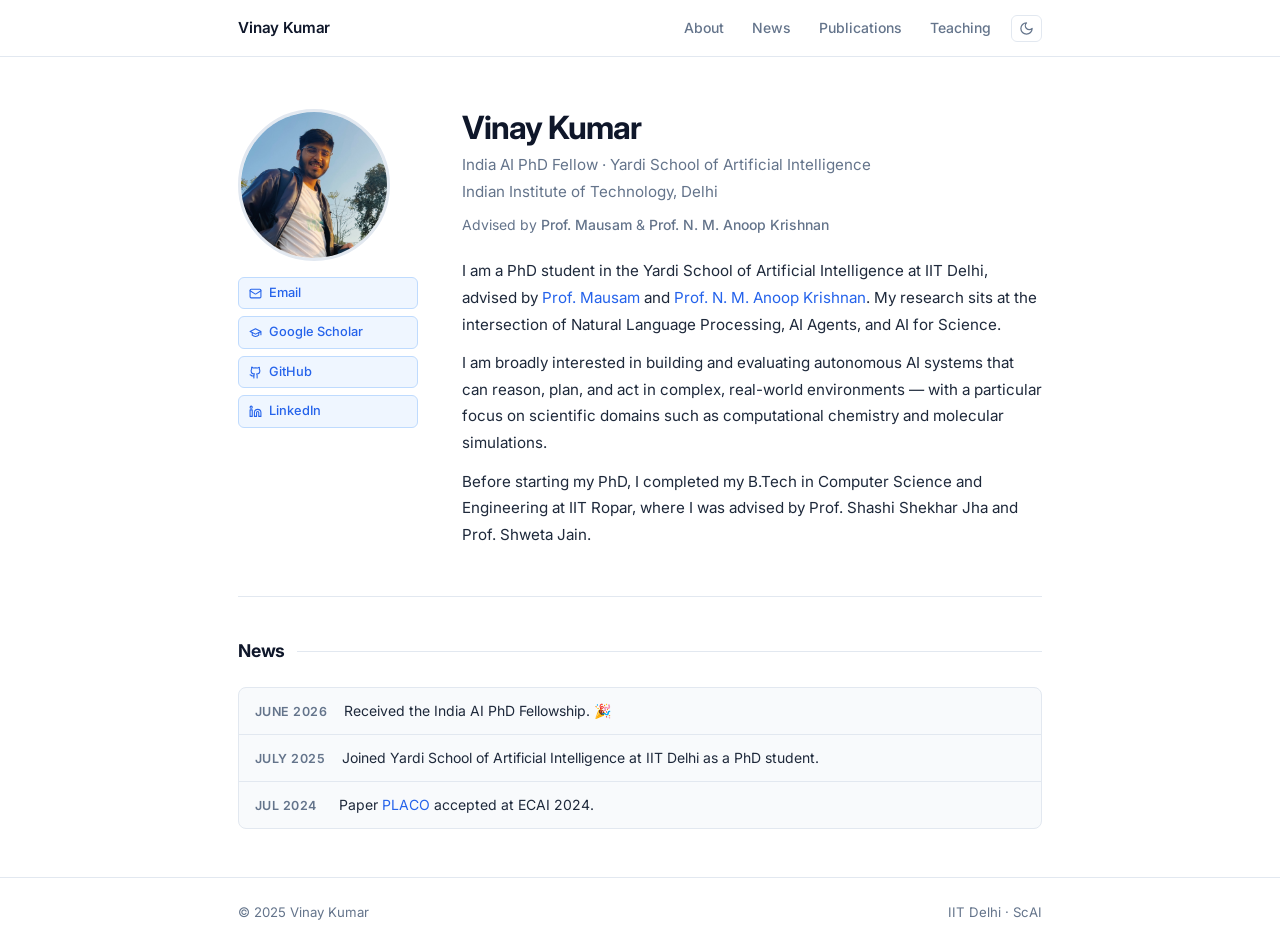
==== commit fc2bd3f9: "updates" ====
--- a/index.html
+++ b/index.html
@@ -19,14 +19,13 @@
 
   <header>
     <div class="inner">
-      <span class="site-name">Vinay Kumar</span>
+      <a href="index.html" class="site-name">Vinay Kumar</a>
       <div class="header-right">
         <nav>
           <a href="#about">About</a>
-          <a href="#interests">Research</a>
-          <a href="#publications">Publications</a>
-          <a href="#experience">Experience</a>
-          <a href="#teaching">Teaching</a>
+          <a href="#news">News</a>
+          <a href="publications.html">Publications</a>
+          <a href="teaching.html">Teaching</a>
         </nav>
         <button id="dark-toggle" aria-label="Toggle dark mode">
           <svg class="icon-moon" width="15" height="15" viewBox="0 0 24 24" fill="none" stroke="currentColor" stroke-width="2" stroke-linecap="round" stroke-linejoin="round"><path d="M12 3a6 6 0 0 0 9 9 9 9 0 1 1-9-9z"/></svg>
@@ -50,7 +49,7 @@
                 <svg width="13" height="13" viewBox="0 0 24 24" fill="none" stroke="currentColor" stroke-width="2" stroke-linecap="round" stroke-linejoin="round"><rect x="2" y="4" width="20" height="16" rx="2"/><path d="m22 7-8.97 5.7a1.94 1.94 0 0 1-2.06 0L2 7"/></svg>
                 Email
               </a>
-              <a href="https://scholar.google.com/citations?hl=en&authuser=1&user=-N3OEVEAAAAJ" target="_blank">
+              <a href="https://scholar.google.com/citations?user=8wy_79oAAAAJ&hl=en" target="_blank">
                 <svg width="13" height="13" viewBox="0 0 24 24" fill="none" stroke="currentColor" stroke-width="2" stroke-linecap="round" stroke-linejoin="round"><path d="M22 10v6M2 10l10-5 10 5-10 5z"/><path d="M6 12v5c3 3 9 3 12 0v-5"/></svg>
                 Google Scholar
               </a>
@@ -71,7 +70,7 @@
 
           <div>
             <h1 class="profile-name">Vinay Kumar</h1>
-            <p class="profile-position">PhD Student &middot; Yardi School of Artificial Intelligence</p>
+            <p class="profile-position">India AI PhD Fellow &middot; Yardi School of Artificial Intelligence</p>
             <p class="profile-position" style="margin-bottom: 10px;">Indian Institute of Technology, Delhi</p>
             <p class="profile-advisor">
               Advised by
@@ -84,7 +83,7 @@
               <p>
                 I am a PhD student in the Yardi School of Artificial Intelligence at IIT Delhi, advised by
                 <a href="http://www.cse.iitd.ac.in/~mausam/" target="_blank">Prof. Mausam</a> and
-                <a href="https://sites.google.com/site/nmakrishnaniitd/" target="_blank">Prof. N. M. Anoop Krishnan</a>.
+                <a href="https://web.iitd.ac.in/~krishnan/" target="_blank">Prof. N. M. Anoop Krishnan</a>.
                 My research sits at the intersection of Natural Language Processing, AI Agents, and AI for Science.
               </p>
               <p>
@@ -102,132 +101,22 @@
         </div>
       </section>
 
-      <!-- ── Research Interests ── -->
-      <section id="interests">
-        <h2 class="section-heading">Research Interests</h2>
-        <div class="tags">
-          <span class="tag">Natural Language Processing</span>
-          <span class="tag">AI Agents</span>
-          <span class="tag">AI for Science</span>
-        </div>
-      </section>
-
-      <!-- ── Publications ── -->
-      <section id="publications">
-        <h2 class="section-heading">Publications</h2>
-        <div class="pub-list">
-
-          <div class="pub">
-            <div class="pub-year-col">
-              <span class="pub-year">2026</span>
-            </div>
-            <div>
-              <span class="pub-venue-badge">arXiv</span>
-              <div class="pub-title">
-                <a href="http://arxiv.org/abs/2605.08941" target="_blank">
-                  MDGYM: Benchmarking AI Agents on Molecular Simulations
-                </a>
-              </div>
-              <div class="pub-authors">
-                <strong>Vinay Kumar</strong>, Satyendra Rajput, Mausam, N. M. Anoop Krishnan
-              </div>
-              <div class="pub-desc">
-                A benchmark of 169 expert-curated molecular dynamics simulation tasks that exposes fundamental
-                limitations of current AI agents in scientific computing — the best agent solves only 21% of easy-level
-                tasks.
-              </div>
-              <div class="pub-links">
-                <a class="pill-link" href="http://arxiv.org/abs/2605.08941" target="_blank">arXiv</a>
-              </div>
-            </div>
+      <!-- ── News ── -->
+      <section id="news">
+        <h2 class="section-heading">News</h2>
+        <div class="news-scroll">
+          <div class="news-item">
+            <span class="news-date">June 2026</span>
+            <span class="news-text">Received the India AI PhD Fellowship. 🎉</span>
           </div>
-
-          <div class="pub">
-            <div class="pub-year-col">
-              <span class="pub-year">2026</span>
-            </div>
-            <div>
-              <span class="pub-venue-badge">arXiv</span>
-              <div class="pub-title">
-                <a href="http://arxiv.org/abs/2605.08956" target="_blank">
-                  Agentic AI Scientists Are Not Built For Autonomous Scientific Discovery
-                </a>
-              </div>
-              <div class="pub-authors">
-                Harshit Bisht, <strong>Vinay Kumar</strong>, Kevin Maik Jablonka, Mausam, N. M. Anoop Krishnan
-              </div>
-              <div class="pub-desc">
-                A position paper identifying four fundamental limitations of current agentic AI scientists — problem
-                selection bias, LLM training gaps in laboratory practice, loss of output diversity, and benchmarks that
-                lack physical feedback loops — that prevent true autonomous scientific discovery.
-              </div>
-              <div class="pub-links">
-                <a class="pill-link" href="http://arxiv.org/abs/2605.08956" target="_blank">arXiv</a>
-              </div>
-            </div>
+          <div class="news-item">
+            <span class="news-date">July 2025</span>
+            <span class="news-text">Joined Yardi School of Artificial Intelligence at IIT Delhi as a PhD student.</span>
           </div>
-
-          <div class="pub">
-            <div class="pub-year-col">
-              <span class="pub-year">2024</span>
-            </div>
-            <div>
-              <span class="pub-venue-badge">ECAI 2024</span>
-              <div class="pub-title">
-                <a href="https://ebooks.iospress.nl/volumearticle/69678" target="_blank">
-                  PLACO: A Multi-Stage Framework for Cost-Effective Performance in Human-AI Teams
-                </a>
-              </div>
-              <div class="pub-authors">
-                Pranavkumar Mallela, <strong>Vinay Kumar</strong>, Shashi Shekhar Jha, Shweta Jain
-              </div>
-              <div class="pub-desc">
-                A framework that uses calibrated AI model probabilities to identify cost-effective human-AI
-                collaboration strategies for classification tasks, evaluated on CIFAR-10H and ImageNet-16H.
-              </div>
-              <div class="pub-links">
-                <a class="pill-link" href="https://ebooks.iospress.nl/volumearticle/69678" target="_blank">Paper</a>
-                <a class="pill-link" href="http://arxiv.org/abs/2605.08388" target="_blank">arXiv</a>
-              </div>
-            </div>
+          <div class="news-item">
+            <span class="news-date">Jul 2024</span>
+            <span class="news-text">Paper <a href="https://ebooks.iospress.nl/volumearticle/69678" target="_blank">PLACO</a> accepted at ECAI 2024.</span>
           </div>
-
-        </div>
-      </section>
-
-      <!-- ── Teaching ── -->
-      <section id="teaching">
-        <h2 class="section-heading">Teaching</h2>
-        <div class="exp-list">
-
-          <div class="exp-item">
-            <div class="exp-role">Teaching Assistant &middot; AIL8022: Trustworthy ML</div>
-            <div class="exp-meta">IIT Delhi &middot; Jan 2026 – May 2026</div>
-          </div>
-
-          <div class="exp-item">
-            <div class="exp-role">Teaching Assistant &middot; CS305: Software Engineering</div>
-            <div class="exp-meta">IIT Ropar &middot; Jan 2024 – May 2024</div>
-          </div>
-
-        </div>
-      </section>
-
-      <!-- ── Research Experience ── -->
-      <section id="experience">
-        <h2 class="section-heading">Experience</h2>
-        <div class="exp-list">
-
-          <div class="exp-item">
-            <div class="exp-role">SDE Intern &middot; nurture.farm</div>
-            <div class="exp-meta">2023</div>
-          </div>
-
-          <div class="exp-item">
-            <div class="exp-role">Research Intern &middot; ACS Lab, IIT Mandi</div>
-            <div class="exp-meta">2022</div>
-          </div>
-
         </div>
       </section>
 
--- a/assets/css/style.css
+++ b/assets/css/style.css
@@ -45,6 +45,13 @@
   line-height: 1.6;
   font-size: 16px;
   -webkit-font-smoothing: antialiased;
+  display: flex;
+  flex-direction: column;
+  min-height: 100vh;
+}
+
+main {
+  flex: 1;
 }
 
 a {
@@ -88,6 +95,12 @@
   font-size: 0.95rem;
   color: var(--primary);
   letter-spacing: -0.01em;
+  text-decoration: none;
+}
+
+.site-name:hover {
+  text-decoration: none;
+  color: var(--primary);
 }
 
 .header-right {
@@ -108,7 +121,8 @@
   transition: color 0.15s;
 }
 
-nav a:hover {
+nav a:hover,
+nav a.nav-active {
   color: var(--accent);
   text-decoration: none;
 }
@@ -254,21 +268,59 @@
   background: var(--border);
 }
 
-/* ── Research interests ── */
-.tags {
-  display: flex;
-  flex-wrap: wrap;
-  gap: 10px;
-}
-
-.tag {
-  font-size: 0.85rem;
-  font-weight: 500;
-  color: var(--accent);
-  background: var(--accent-light);
-  border: 1px solid var(--accent-mid);
-  padding: 5px 14px;
-  border-radius: 6px;
+/* ── News ── */
+.news-scroll {
+  max-height: 220px;
+  overflow-y: auto;
+  display: flex;
+  flex-direction: column;
+  gap: 0;
+  border: 1px solid var(--border);
+  border-radius: 8px;
+  background: var(--bg-alt);
+  scrollbar-width: thin;
+  scrollbar-color: var(--border) transparent;
+}
+
+.news-scroll::-webkit-scrollbar {
+  width: 5px;
+}
+
+.news-scroll::-webkit-scrollbar-track {
+  background: transparent;
+}
+
+.news-scroll::-webkit-scrollbar-thumb {
+  background: var(--border);
+  border-radius: 4px;
+}
+
+.news-item {
+  display: flex;
+  gap: 16px;
+  align-items: baseline;
+  padding: 12px 16px;
+  border-bottom: 1px solid var(--border);
+  font-size: 0.875rem;
+  line-height: 1.55;
+}
+
+.news-item:last-child {
+  border-bottom: none;
+}
+
+.news-date {
+  flex-shrink: 0;
+  font-size: 0.78rem;
+  font-weight: 600;
+  color: var(--muted);
+  text-transform: uppercase;
+  letter-spacing: 0.04em;
+  min-width: 68px;
+}
+
+.news-text {
+  color: var(--text);
 }
 
 /* ── Publications ── */
@@ -403,6 +455,87 @@
   border-radius: 8px;
 }
 
+/* ── Teaching cards ── */
+.teach-list {
+  display: flex;
+  flex-direction: column;
+  gap: 16px;
+}
+
+.teach-card {
+  display: flex;
+  gap: 20px;
+  padding: 20px 22px;
+  border: 1px solid var(--border);
+  border-left: 4px solid var(--accent);
+  border-radius: 8px;
+  background: var(--bg-alt);
+  transition: border-color 0.15s, box-shadow 0.15s;
+}
+
+.teach-card:hover {
+  box-shadow: 0 2px 12px rgba(37, 99, 235, 0.08);
+}
+
+.teach-code {
+  flex-shrink: 0;
+  font-size: 0.7rem;
+  font-weight: 700;
+  text-transform: uppercase;
+  letter-spacing: 0.06em;
+  color: var(--accent);
+  background: var(--accent-light);
+  border: 1px solid var(--accent-mid);
+  padding: 4px 9px;
+  border-radius: 5px;
+  height: fit-content;
+  margin-top: 2px;
+  white-space: nowrap;
+}
+
+.teach-body {
+  flex: 1;
+  min-width: 0;
+}
+
+.teach-title {
+  font-size: 0.975rem;
+  font-weight: 600;
+  color: var(--primary);
+  margin-bottom: 5px;
+  line-height: 1.3;
+}
+
+.teach-meta {
+  display: flex;
+  align-items: center;
+  flex-wrap: wrap;
+  gap: 6px;
+  font-size: 0.825rem;
+  color: var(--muted);
+  margin-bottom: 10px;
+}
+
+.teach-role {
+  font-weight: 500;
+  color: var(--text);
+}
+
+.teach-sep {
+  color: var(--border);
+}
+
+.teach-term {
+  font-variant-numeric: tabular-nums;
+}
+
+.teach-desc {
+  font-size: 0.85rem;
+  color: var(--muted);
+  line-height: 1.6;
+  margin: 0;
+}
+
 /* ── Footer ── */
 footer {
   border-top: 1px solid var(--border);
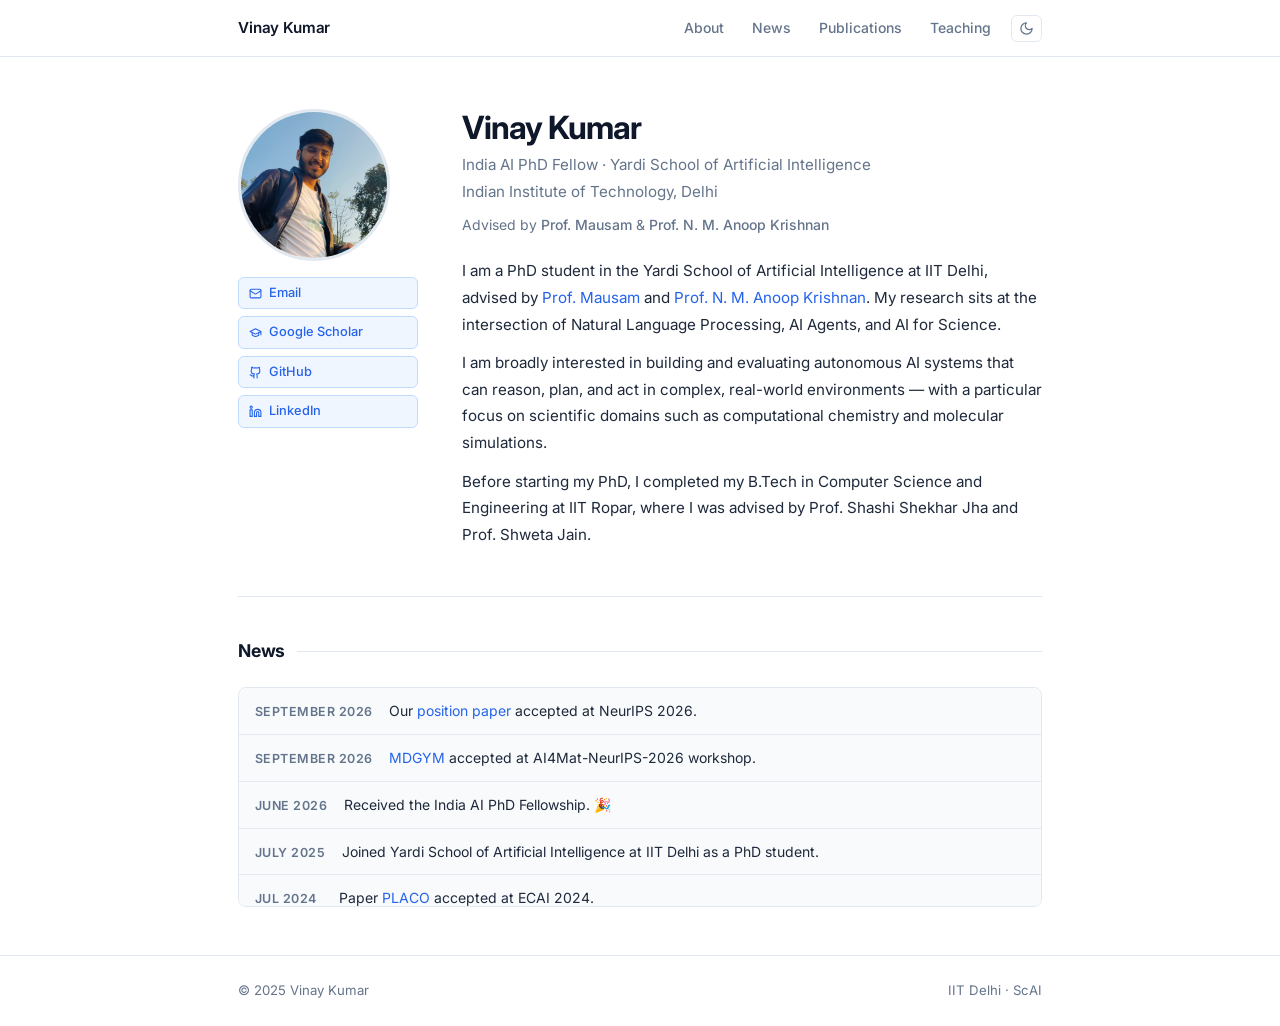
==== commit 39a0bf69: "updates" ====
--- a/index.html
+++ b/index.html
@@ -106,6 +106,14 @@
         <h2 class="section-heading">News</h2>
         <div class="news-scroll">
           <div class="news-item">
+            <span class="news-date">September 2026</span>
+            <span class="news-text">Our <a href="https://arxiv.org/abs/2605.08956v2" target="_blank">position paper</a> accepted at NeurIPS 2026.</span>
+          </div>
+          <div class="news-item">
+            <span class="news-date">September 2026</span>
+            <span class="news-text"><a href="http://arxiv.org/abs/2605.08941" target="_blank">MDGYM</a> accepted at AI4Mat-NeurIPS-2026 workshop.</span>
+          </div>
+          <div class="news-item">
             <span class="news-date">June 2026</span>
             <span class="news-text">Received the India AI PhD Fellowship. 🎉</span>
           </div>
